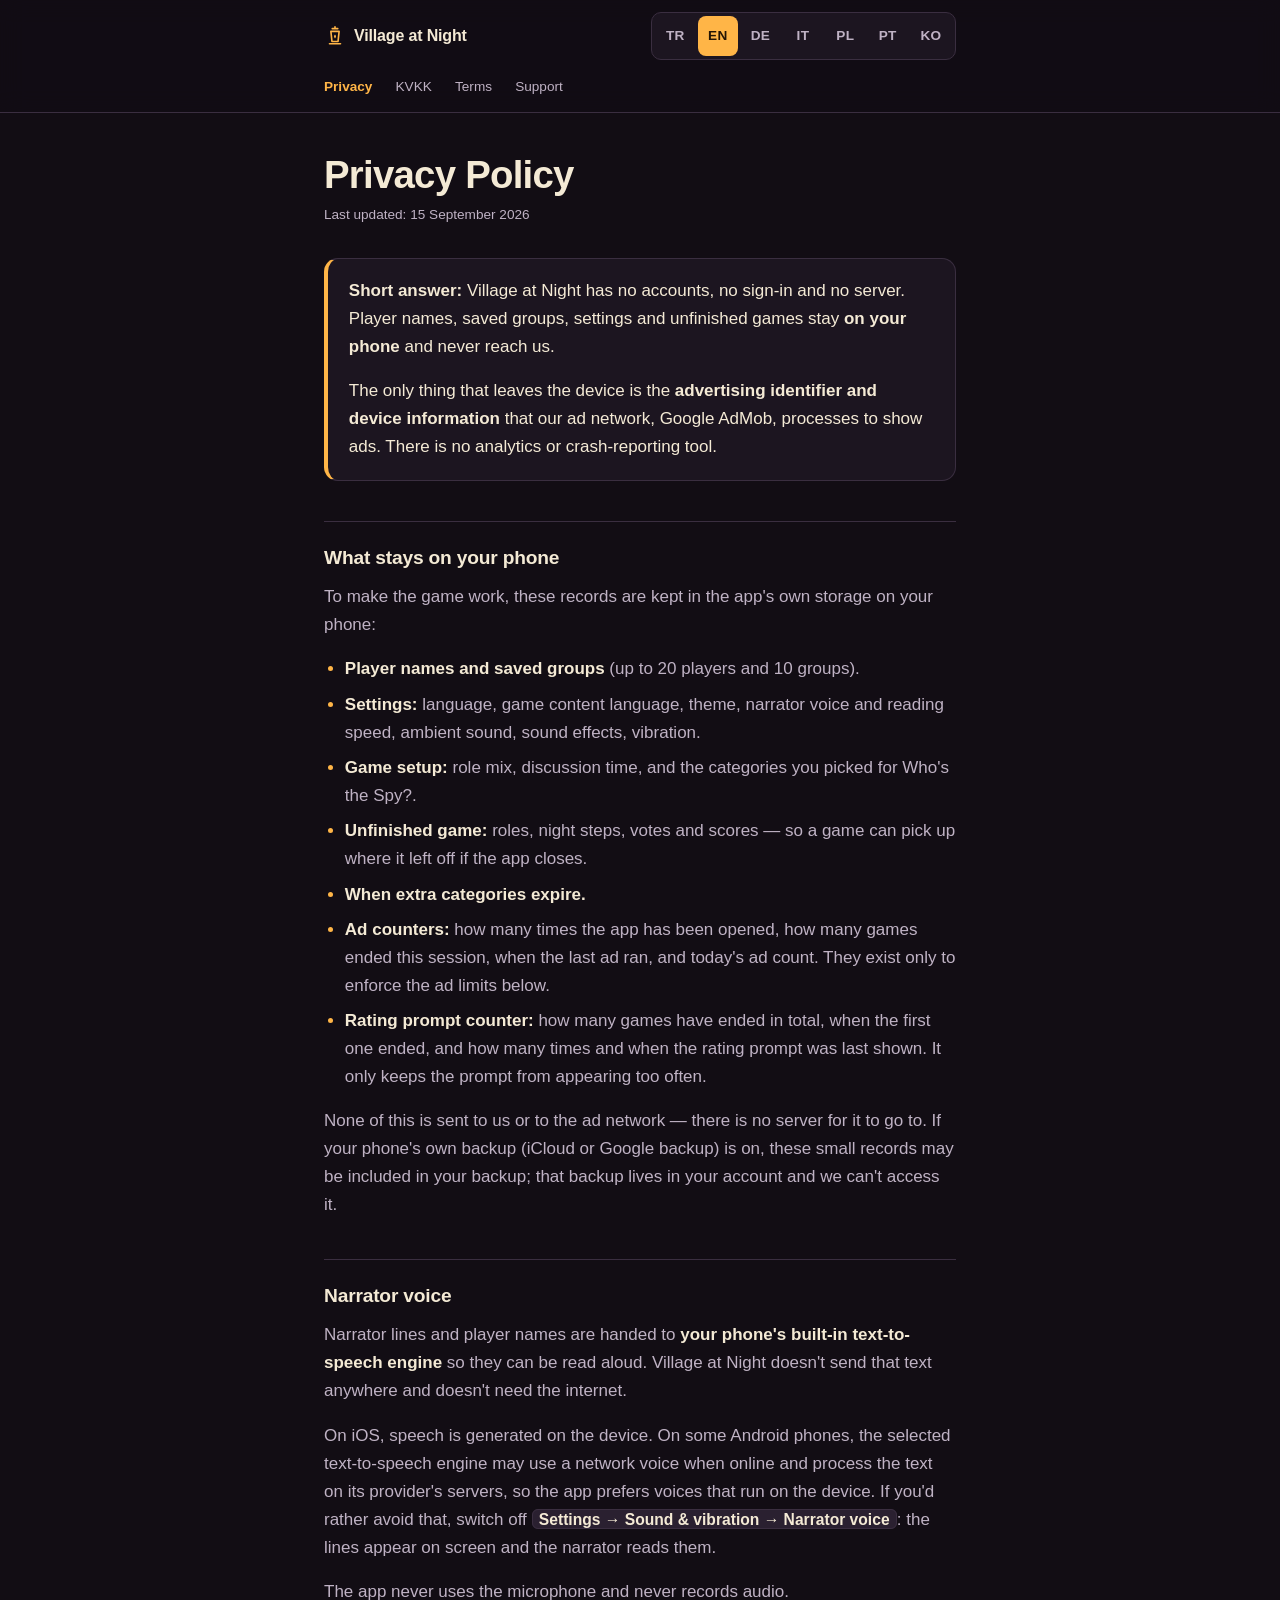
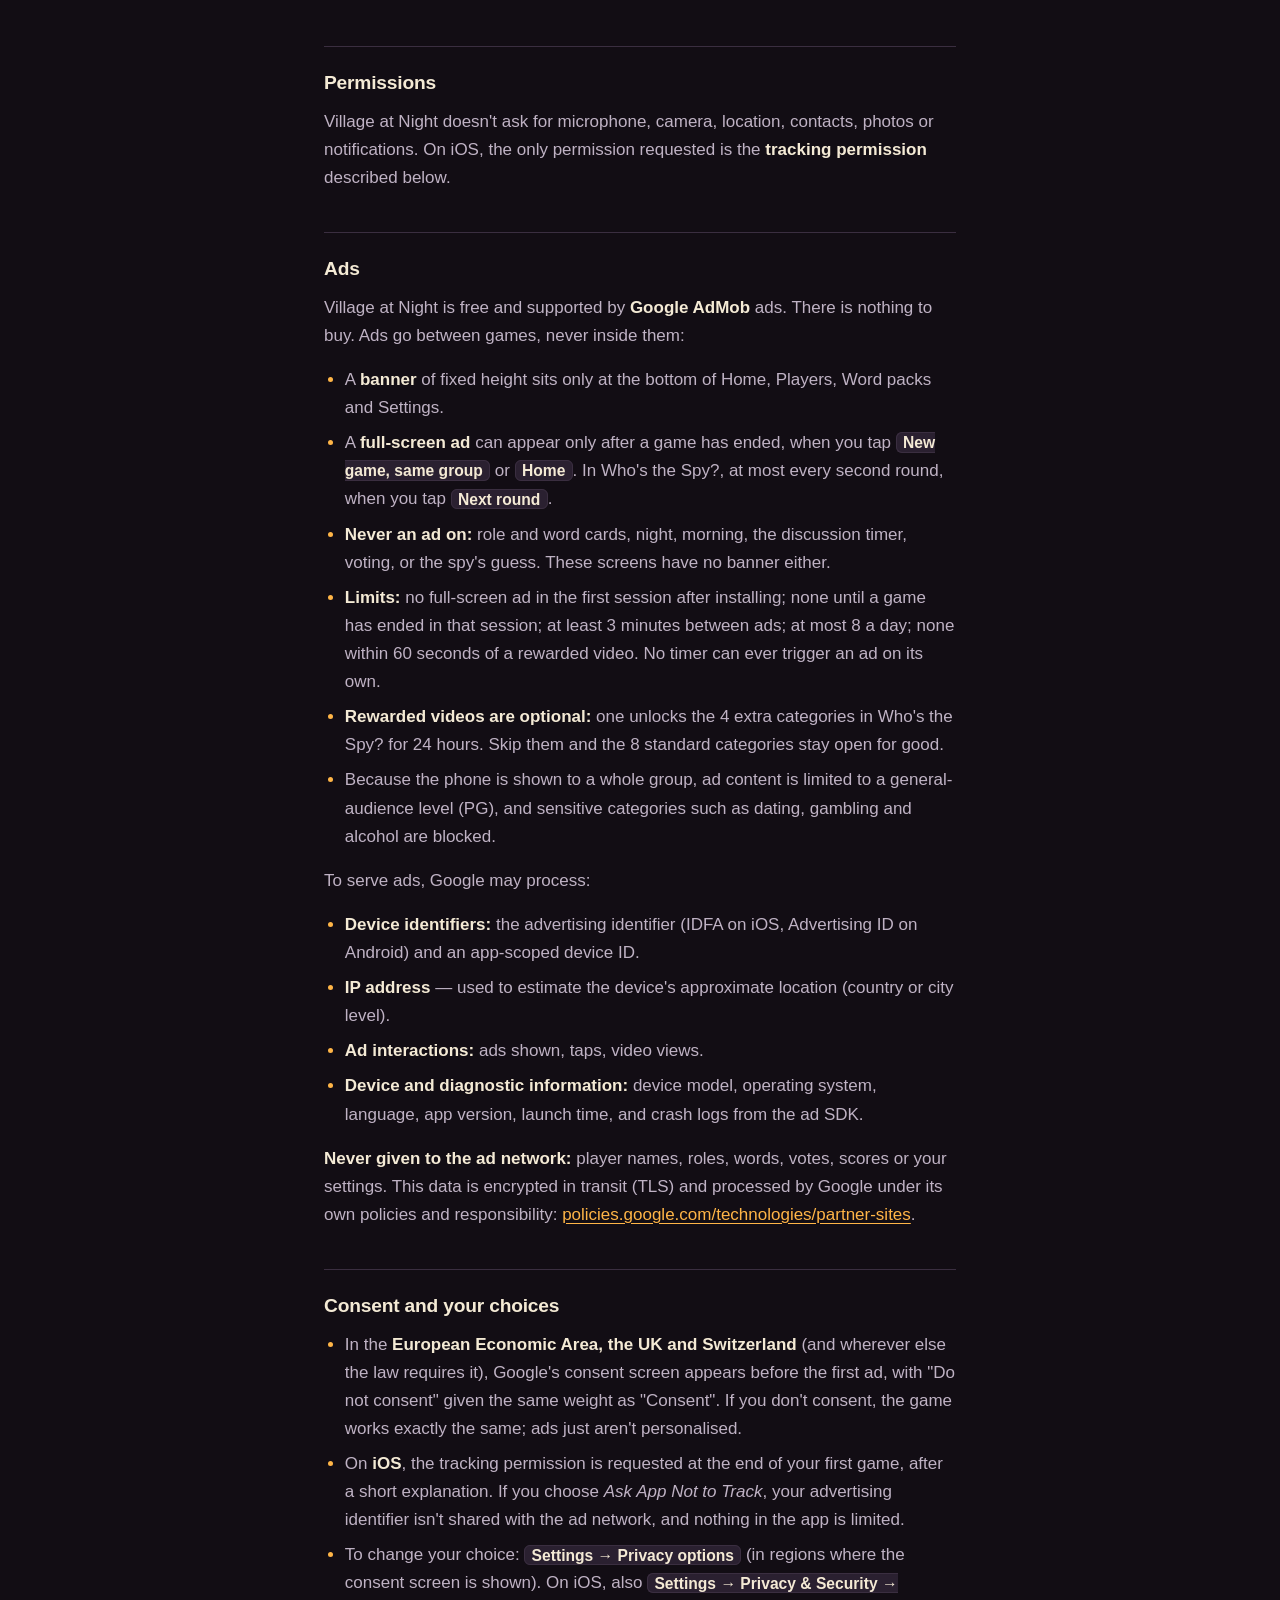
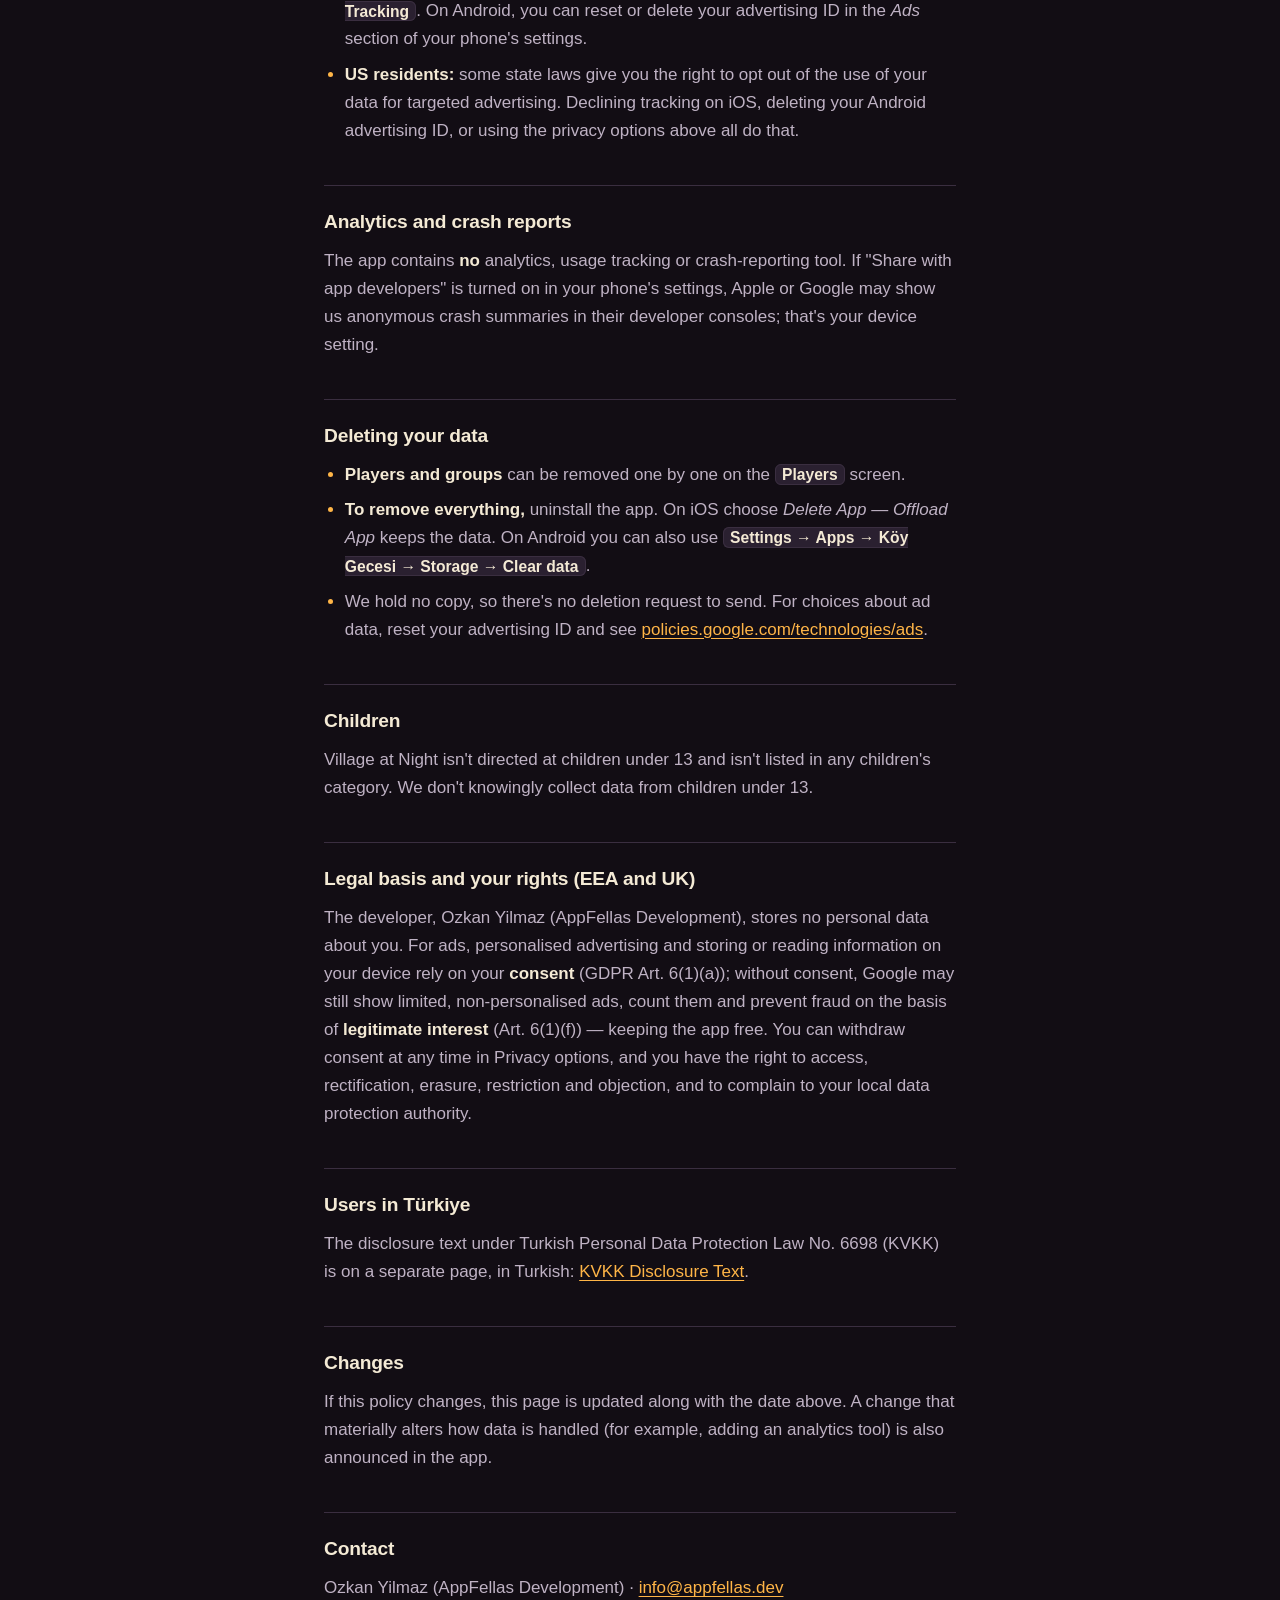
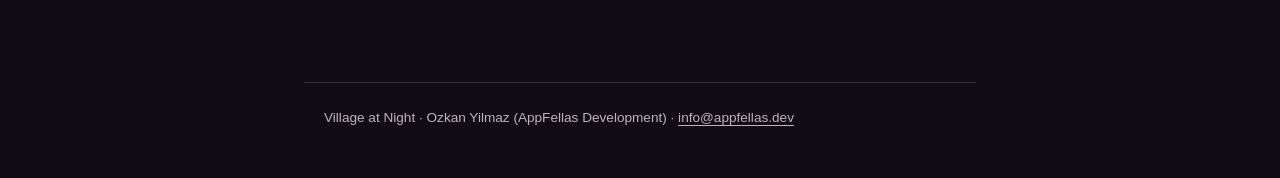
==== privacy.html @ a3544b37 "Yasal ve destek sayfaları (koygecesi 18767de, docs/yasal)" ====
<!doctype html>
<html lang="tr">
<head>
<meta charset="utf-8">
<meta name="viewport" content="width=device-width, initial-scale=1">
<title>Köy Gecesi — Gizlilik Politikası</title>
<meta name="description" content="Köy Gecesi gizlilik politikası: oyun verisi telefonda kalır; hesap ve sunucu yoktur; cihazdan yalnız reklam ağının işlediği reklam kimliği ve cihaz bilgisi çıkar.">
<meta name="color-scheme" content="dark">
<meta name="theme-color" content="#120D14">
<link rel="stylesheet" href="style.css">
</head>
<body data-title-tr="Köy Gecesi — Gizlilik Politikası" data-title-en="Village at Night — Privacy Policy" data-title-de="Dorfnacht — Datenschutzerklärung" data-title-it="Notte al Villaggio — Informativa sulla privacy" data-title-pl="Noc w Wiosce — Polityka prywatności" data-title-pt-br="Noite na Vila — Política de Privacidade" data-title-ko="마을의 밤 — 개인정보 처리방침">

<a class="atla" href="#icerik" data-serit="atla">İçeriğe geç</a>

<header>
  <div class="bar">
    <a class="brand" href="privacy.html"><svg viewBox="0 0 24 24" aria-hidden="true" fill="none" stroke="#FFB547" stroke-width="1.8" stroke-linecap="round" stroke-linejoin="round"><path d="M12 2v2M9 4h6M7.5 7h9l-1.2 11H8.7z"/><path d="M6 20.5h12"/><path d="M12 10.3c1.3 1.4 1.7 2.6 0 4.3-1.7-1.7-1.3-2.9 0-4.3z" fill="#FFB547" stroke="none"/></svg><span data-serit="marka">Köy Gecesi</span></a>
    <div class="lang" role="group" aria-label="Dil">
      <button type="button" data-set-lang="tr" lang="tr" aria-label="TR, Türkçe" aria-pressed="true">TR</button>
      <button type="button" data-set-lang="en" lang="en" aria-label="EN, English" aria-pressed="false">EN</button>
      <button type="button" data-set-lang="de" lang="de" aria-label="DE, Deutsch" aria-pressed="false">DE</button>
      <button type="button" data-set-lang="it" lang="it" aria-label="IT, Italiano" aria-pressed="false">IT</button>
      <button type="button" data-set-lang="pl" lang="pl" aria-label="PL, Polski" aria-pressed="false">PL</button>
      <button type="button" data-set-lang="pt-BR" lang="pt-BR" aria-label="PT, Português (Brasil)" aria-pressed="false">PT</button>
      <button type="button" data-set-lang="ko" lang="ko" aria-label="KO, 한국어" aria-pressed="false">KO</button>
    </div>
    <nav class="sayfalar">
      <a href="privacy.html" data-sayfa="privacy" aria-current="page"><span class="etiket">Gizlilik</span></a>
      <a href="kvkk.html" data-sayfa="kvkk"><span class="etiket">KVKK</span></a>
      <a href="terms.html" data-sayfa="terms"><span class="etiket">Koşullar</span></a>
      <a href="support.html" data-sayfa="support"><span class="etiket">Destek</span></a>
    </nav>
  </div>
</header>

<main id="icerik">

<!-- ═══════════════════════════ TÜRKÇE ═══════════════════════════ -->
<section data-lang="tr" lang="tr" class="active">
  <h1>Gizlilik Politikası</h1>
  <p class="updated">Son güncelleme: 15 Eylül 2026</p>

  <div class="ozet">
    <p><strong>Kısa cevap:</strong> Köy Gecesi hesap açmaz, giriş istemez ve bir
    sunucusu yoktur. Oyuncu adları, kayıtlı gruplar, ayarlar ve yarım kalan oyun
    <strong>yalnız telefonunda</strong> durur; bize hiç gelmez.</p>
    <p>Cihazdan çıkan tek şey, reklam ağının (Google AdMob) reklam göstermek için
    işlediği <strong>reklam kimliği ve cihaz bilgisidir</strong>. Kullanım ölçümü
    ya da çökme raporu gönderen bir araç yoktur.</p>
  </div>

  <h2>Telefonunda kalanlar</h2>
  <p>Oyunun çalışması için şu kayıtlar telefonun kendi uygulama deposunda tutulur:</p>
  <ul>
    <li><strong>Oyuncu adları ve kayıtlı gruplar</strong> (en fazla 20 oyuncu, 10 grup).</li>
    <li><strong>Ayarlar:</strong> dil, oyun içeriği dili, tema, anlatıcı sesi ve okuma
    hızı, ortam sesleri, efektler, titreşim.</li>
    <li><strong>Oyun kurulumu:</strong> rol dağılımı, tartışma süresi, Casus Kim'de
    seçtiğin kategoriler.</li>
    <li><strong>Yarım kalan oyun:</strong> roller, gece adımları, oylar ve puanlar —
    uygulama kapanırsa oyun kaldığı yerden sürsün diye.</li>
    <li><strong>Ekstra kategorilerin</strong> ne zamana kadar açık olduğu.</li>
    <li><strong>Reklam sayaçları:</strong> uygulamanın kaç kez açıldığı, bu açılışta
    kaç oyun bittiği, son reklamın saati, bugünkü reklam sayısı. Bunlar yalnız
    aşağıdaki reklam sınırlarını uygulamak içindir.</li>
    <li><strong>Puan isteme sayacı:</strong> toplam kaç oyun bittiği, ilk oyunun ne zaman bittiği,
    puan isteminin kaç kez ve en son ne zaman gösterildiği. Yalnız istemi sık göstermemek içindir.</li>
  </ul>
  <p>Bu kayıtlar bize ya da reklam ağına gönderilmez, çünkü gidebilecekleri bir
  sunucu yoktur. Telefonunun kendi yedeklemesi (iCloud ya da Google yedeği) açıksa
  bu küçük kayıtlar senin yedeğine girebilir; o yedek senin hesabındadır ve biz
  erişemeyiz.</p>

  <h2>Anlatıcı sesi</h2>
  <p>Anlatıcı cümleleri ve oyuncu adları, sesli okunmak için
  <strong>telefonunun kendi konuşma motoruna</strong> verilir. Köy Gecesi bu metni
  hiçbir yere göndermez ve internete ihtiyaç duymaz.</p>
  <p>iOS'ta okuma cihazın içinde yapılır. Bazı Android cihazlarda seçili metin
  okuma motoru, internet varken ağ tabanlı bir ses kullanıp metni kendi
  sağlayıcısının sunucusunda işleyebilir; uygulama bu yüzden cihazda çalışan
  sesleri öne alır. İstemezsen <span class="yol">Ayarlar → Ses ve titreşim →
  Anlatıcı sesi</span> anahtarını kapat: satırlar ekranda görünür, anlatıcı
  kendisi okur.</p>
  <p>Uygulama mikrofonu kullanmaz ve ses kaydetmez.</p>

  <h2>İzinler</h2>
  <p>Köy Gecesi mikrofon, kamera, konum, kişiler, fotoğraflar ya da bildirim izni
  istemez. iOS'ta istenen tek izin, aşağıda anlatılan <strong>izleme iznidir</strong>.</p>

  <h2>Reklamlar</h2>
  <p>Köy Gecesi ücretsizdir ve <strong>Google AdMob</strong> reklamlarıyla ayakta
  durur. Satın alınacak hiçbir şey yoktur. Reklamın yeri oyunların arasıdır,
  içi değil:</p>
  <ul>
    <li><strong>Şerit reklam</strong> yalnız Ana sayfa, Oyuncular, Kelime paketleri
    ve Ayarlar ekranlarının altında, sabit yükseklikte durur.</li>
    <li><strong>Tam ekran reklam</strong> yalnız bir oyun bittikten sonra,
    <span class="yol">Aynı grupla yeni oyun</span> ya da <span class="yol">Ana
    sayfa</span> düğmesine dokunduğunda çıkabilir. Casus Kim'de en erken iki turda
    bir, <span class="yol">Sonraki tur</span> dokunuşunda.</li>
    <li><strong>Asla reklam yok:</strong> rol ve kelime kartı, gece, sabah,
    tartışma sayacı, oylama, casus tahmini. Bu ekranlarda şerit de yoktur.</li>
    <li><strong>Sınırlar:</strong> uygulamayı ilk açtığın oturumda tam ekran reklam
    çıkmaz; o oturumda bir oyun bitmeden çıkmaz; iki reklam arasında en az
    3 dakika olur; günde en fazla 8 kez; ödüllü video izledikten sonraki 60 saniye
    içinde çıkmaz. Hiçbir zamanlayıcı reklamı kendiliğinden açamaz.</li>
    <li><strong>Ödüllü video isteğe bağlıdır:</strong> Casus Kim'deki 4 ekstra
    kategoriyi 24 saat açar. İzlemezsen 8 kategori her zaman açık kalır.</li>
    <li>Grup önünde uygunsuz bir şey çıkmasın diye reklam içeriği genel izleyiciye
    uygun düzeyle (PG) sınırlanır; flört, şans oyunları ve alkol gibi hassas
    kategoriler engellenir.</li>
  </ul>
  <p>Reklam göstermek için Google şunları işleyebilir:</p>
  <ul>
    <li><strong>Cihaz kimlikleri:</strong> reklam kimliği (iOS'ta IDFA, Android'de
    Reklam Kimliği) ve uygulamaya özgü cihaz kimliği.</li>
    <li><strong>IP adresi</strong> — cihazın yaklaşık konumunu (ülke, şehir düzeyi)
    tahmin etmek için.</li>
    <li><strong>Reklam etkileşimleri:</strong> gösterilen reklamlar, dokunmalar,
    video izlemeleri.</li>
    <li><strong>Cihaz ve tanılama bilgisi:</strong> cihaz modeli, işletim sistemi,
    dil, uygulama sürümü, açılış süresi, reklam aracının çökme kayıtları.</li>
  </ul>
  <p><strong>Reklam ağına verilmeyenler:</strong> oyuncu adları, roller, kelimeler,
  oylar, puanlar, ayarların. Bu veriler iletim sırasında şifrelenir (TLS) ve Google
  tarafından kendi politikaları kapsamında, kendi sorumluluğunda işlenir:
  <a href="https://policies.google.com/technologies/partner-sites" rel="noopener">policies.google.com/technologies/partner-sites</a>.</p>

  <h2>Rıza ve seçimlerin</h2>
  <ul>
    <li><strong>Avrupa Ekonomik Alanı, Birleşik Krallık ve İsviçre</strong>'de (ve
    yasanın gerektirdiği diğer yerlerde) ilk reklamdan önce Google'ın rıza ekranı
    çıkar; "Rıza verme" seçeneği "Rıza ver" ile aynı düzeydedir. Rıza vermezsen oyun
    aynen çalışır, reklamlar kişiselleştirilmez.</li>
    <li><strong>iOS</strong>'ta izleme izni, ilk oyunun sonunda kısa bir açıklamayla
    sorulur. <em>İzin Verme</em> dersen reklam kimliğin reklam ağına verilmez; hiçbir
    özellik kısıtlanmaz.</li>
    <li>Seçimini değiştirmek için: <span class="yol">Ayarlar → Gizlilik
    seçenekleri</span> (rıza ekranının gösterildiği bölgelerde). iOS'ta ayrıca
    <span class="yol">Ayarlar → Gizlilik ve Güvenlik → İzleme</span>. Android'de
    telefon ayarlarındaki <em>Reklamlar</em> bölümünden reklam kimliğini sıfırlayabilir
    ya da silebilirsin.</li>
  </ul>

  <h2>Kullanım ölçümü ve çökme raporları</h2>
  <p>Uygulamada kullanım ölçümü, analitik ya da çökme raporu gönderen bir araç
  <strong>yoktur</strong>. Telefonunda "geliştiricilerle paylaş" ayarı açıksa Apple
  veya Google, kimlik içermeyen çökme özetlerini mağaza panelinde bize gösterebilir;
  bu senin cihaz ayarındır.</p>

  <h2>Verini silmek</h2>
  <ul>
    <li><strong>Oyuncu ve grupları</strong> <span class="yol">Oyuncular</span>
    ekranından tek tek silebilirsin.</li>
    <li><strong>Hepsini silmek için</strong> uygulamayı kaldır. iOS'ta
    <em>Uygulamayı Sil</em>'i seç; <em>Uygulamayı Boşalt</em> verileri saklar.
    Android'de ayrıca <span class="yol">Ayarlar → Uygulamalar → Köy Gecesi → Depolama
    → Verileri temizle</span>.</li>
    <li>Bizde bir kopya olmadığı için ayrıca silme talebi göndermene gerek yoktur.
    Reklam ağındaki verilerle ilgili seçimlerin için reklam kimliğini sıfırlayabilir
    ve <a href="https://policies.google.com/technologies/ads" rel="noopener">policies.google.com/technologies/ads</a>
    sayfasına bakabilirsin.</li>
  </ul>

  <h2>Çocuklar</h2>
  <p>Köy Gecesi 13 yaşından küçük çocuklara yönelik değildir ve mağazalarda çocuk
  kategorisinde yer almaz. Bilerek 13 yaş altındaki çocuklardan veri toplamayız.</p>

  <h2>Türkiye'de yaşayanlar</h2>
  <p>6698 sayılı Kişisel Verilerin Korunması Kanunu kapsamındaki aydınlatma metni ve
  haklarını nasıl kullanacağın ayrı bir sayfadadır:
  <a href="kvkk.html">KVKK Aydınlatma Metni</a>.</p>

  <h2>Değişiklikler</h2>
  <p>Bu politika değişirse bu sayfa güncellenir ve üstteki tarih değişir. Veri
  işleme biçimini esaslı olarak değiştiren bir güncelleme (ör. yeni bir ölçüm aracı)
  uygulama içinde de duyurulur.</p>

  <h2>İletişim</h2>
  <p>Özkan Yılmaz (AppFellas Development) ·
  <a href="mailto:info@appfellas.dev">info@appfellas.dev</a></p>
</section>

<!-- ═══════════════════════════ ENGLISH ═══════════════════════════ -->
<section data-lang="en" lang="en">
  <h1>Privacy Policy</h1>
  <p class="updated">Last updated: 15 September 2026</p>

  <div class="ozet">
    <p><strong>Short answer:</strong> Village at Night has no accounts, no sign-in and
    no server. Player names, saved groups, settings and unfinished games stay
    <strong>on your phone</strong> and never reach us.</p>
    <p>The only thing that leaves the device is the <strong>advertising identifier
    and device information</strong> that our ad network, Google AdMob, processes to
    show ads. There is no analytics or crash-reporting tool.</p>
  </div>

  <h2>What stays on your phone</h2>
  <p>To make the game work, these records are kept in the app's own storage on your
  phone:</p>
  <ul>
    <li><strong>Player names and saved groups</strong> (up to 20 players and 10 groups).</li>
    <li><strong>Settings:</strong> language, game content language, theme, narrator
    voice and reading speed, ambient sound, sound effects, vibration.</li>
    <li><strong>Game setup:</strong> role mix, discussion time, and the categories you
    picked for Who's the Spy?.</li>
    <li><strong>Unfinished game:</strong> roles, night steps, votes and scores — so a
    game can pick up where it left off if the app closes.</li>
    <li><strong>When extra categories expire.</strong></li>
    <li><strong>Ad counters:</strong> how many times the app has been opened, how many
    games ended this session, when the last ad ran, and today's ad count. They exist
    only to enforce the ad limits below.</li>
    <li><strong>Rating prompt counter:</strong> how many games have ended in total, when the first one
    ended, and how many times and when the rating prompt was last shown. It only keeps the prompt from
    appearing too often.</li>
  </ul>
  <p>None of this is sent to us or to the ad network — there is no server for it to
  go to. If your phone's own backup (iCloud or Google backup) is on, these small
  records may be included in your backup; that backup lives in your account and we
  can't access it.</p>

  <h2>Narrator voice</h2>
  <p>Narrator lines and player names are handed to <strong>your phone's built-in
  text-to-speech engine</strong> so they can be read aloud. Village at Night doesn't
  send that text anywhere and doesn't need the internet.</p>
  <p>On iOS, speech is generated on the device. On some Android phones, the selected
  text-to-speech engine may use a network voice when online and process the text on
  its provider's servers, so the app prefers voices that run on the device. If you'd
  rather avoid that, switch off <span class="yol">Settings → Sound &amp; vibration →
  Narrator voice</span>: the lines appear on screen and the narrator reads them.</p>
  <p>The app never uses the microphone and never records audio.</p>

  <h2>Permissions</h2>
  <p>Village at Night doesn't ask for microphone, camera, location, contacts, photos or
  notifications. On iOS, the only permission requested is the <strong>tracking
  permission</strong> described below.</p>

  <h2>Ads</h2>
  <p>Village at Night is free and supported by <strong>Google AdMob</strong> ads. There is
  nothing to buy. Ads go between games, never inside them:</p>
  <ul>
    <li>A <strong>banner</strong> of fixed height sits only at the bottom of Home,
    Players, Word packs and Settings.</li>
    <li>A <strong>full-screen ad</strong> can appear only after a game has ended, when
    you tap <span class="yol">New game, same group</span> or <span class="yol">Home</span>.
    In Who's the Spy?, at most every second round, when you tap
    <span class="yol">Next round</span>.</li>
    <li><strong>Never an ad on:</strong> role and word cards, night, morning, the
    discussion timer, voting, or the spy's guess. These screens have no banner
    either.</li>
    <li><strong>Limits:</strong> no full-screen ad in the first session after
    installing; none until a game has ended in that session; at least 3 minutes
    between ads; at most 8 a day; none within 60 seconds of a rewarded video. No timer
    can ever trigger an ad on its own.</li>
    <li><strong>Rewarded videos are optional:</strong> one unlocks the 4 extra
    categories in Who's the Spy? for 24 hours. Skip them and the 8 standard categories
    stay open for good.</li>
    <li>Because the phone is shown to a whole group, ad content is limited to a
    general-audience level (PG), and sensitive categories such as dating, gambling and
    alcohol are blocked.</li>
  </ul>
  <p>To serve ads, Google may process:</p>
  <ul>
    <li><strong>Device identifiers:</strong> the advertising identifier (IDFA on iOS,
    Advertising ID on Android) and an app-scoped device ID.</li>
    <li><strong>IP address</strong> — used to estimate the device's approximate
    location (country or city level).</li>
    <li><strong>Ad interactions:</strong> ads shown, taps, video views.</li>
    <li><strong>Device and diagnostic information:</strong> device model, operating
    system, language, app version, launch time, and crash logs from the ad SDK.</li>
  </ul>
  <p><strong>Never given to the ad network:</strong> player names, roles, words,
  votes, scores or your settings. This data is encrypted in transit (TLS) and
  processed by Google under its own policies and responsibility:
  <a href="https://policies.google.com/technologies/partner-sites" rel="noopener">policies.google.com/technologies/partner-sites</a>.</p>

  <h2>Consent and your choices</h2>
  <ul>
    <li>In the <strong>European Economic Area, the UK and Switzerland</strong> (and
    wherever else the law requires it), Google's consent screen appears before the
    first ad, with "Do not consent" given the same weight as "Consent". If you don't
    consent, the game works exactly the same; ads just aren't personalised.</li>
    <li>On <strong>iOS</strong>, the tracking permission is requested at the end of
    your first game, after a short explanation. If you choose <em>Ask App Not to
    Track</em>, your advertising identifier isn't shared with the ad network, and
    nothing in the app is limited.</li>
    <li>To change your choice: <span class="yol">Settings → Privacy options</span>
    (in regions where the consent screen is shown). On iOS, also
    <span class="yol">Settings → Privacy &amp; Security → Tracking</span>. On Android,
    you can reset or delete your advertising ID in the <em>Ads</em> section of your
    phone's settings.</li>
    <li><strong>US residents:</strong> some state laws give you the right to opt out
    of the use of your data for targeted advertising. Declining tracking on iOS,
    deleting your Android advertising ID, or using the privacy options above all do
    that.</li>
  </ul>

  <h2>Analytics and crash reports</h2>
  <p>The app contains <strong>no</strong> analytics, usage tracking or
  crash-reporting tool. If "Share with app developers" is turned on in your phone's
  settings, Apple or Google may show us anonymous crash summaries in their developer
  consoles; that's your device setting.</p>

  <h2>Deleting your data</h2>
  <ul>
    <li><strong>Players and groups</strong> can be removed one by one on the
    <span class="yol">Players</span> screen.</li>
    <li><strong>To remove everything,</strong> uninstall the app. On iOS choose
    <em>Delete App</em> — <em>Offload App</em> keeps the data. On Android you can also
    use <span class="yol">Settings → Apps → Köy Gecesi → Storage → Clear data</span>.</li>
    <li>We hold no copy, so there's no deletion request to send. For choices about
    ad data, reset your advertising ID and see
    <a href="https://policies.google.com/technologies/ads" rel="noopener">policies.google.com/technologies/ads</a>.</li>
  </ul>

  <h2>Children</h2>
  <p>Village at Night isn't directed at children under 13 and isn't listed in any
  children's category. We don't knowingly collect data from children under 13.</p>

  <h2>Legal basis and your rights (EEA and UK)</h2>
  <p>The developer, Ozkan Yilmaz (AppFellas Development), stores no personal
  data about you. For ads, personalised advertising and storing or reading
  information on your device rely on your <strong>consent</strong> (GDPR Art.
  6(1)(a)); without consent, Google may still show limited, non-personalised ads,
  count them and prevent fraud on the basis of <strong>legitimate interest</strong>
  (Art. 6(1)(f)) — keeping the app free. You can withdraw consent at any time in
  Privacy options, and you have the right to access, rectification, erasure,
  restriction and objection, and to complain to your local data protection
  authority.</p>

  <h2>Users in Türkiye</h2>
  <p>The disclosure text under Turkish Personal Data Protection Law No. 6698 (KVKK) is
  on a separate page, in Turkish: <a href="kvkk.html">KVKK Disclosure Text</a>.</p>

  <h2>Changes</h2>
  <p>If this policy changes, this page is updated along with the date above. A change
  that materially alters how data is handled (for example, adding an analytics tool)
  is also announced in the app.</p>

  <h2>Contact</h2>
  <p>Ozkan Yilmaz (AppFellas Development) ·
  <a href="mailto:info@appfellas.dev">info@appfellas.dev</a></p>
</section>

<!-- ═══════════════════════════ DEUTSCH ═══════════════════════════ -->
<section data-lang="de" lang="de">
  <h1>Datenschutzerklärung</h1>
  <p class="updated">Stand: 15. September 2026</p>

  <div class="ozet">
    <p><strong>Kurz gesagt:</strong> Dorfnacht hat keine Konten, keine Anmeldung und
    keinen Server. Spielernamen, gespeicherte Gruppen, Einstellungen und unterbrochene
    Spiele bleiben <strong>auf deinem Handy</strong> und landen nie bei uns.</p>
    <p>Das Einzige, was das Gerät verlässt, sind <strong>Werbe-ID und
    Geräteinformationen</strong>, die unser Werbenetzwerk Google AdMob verarbeitet, um
    Anzeigen auszuspielen. Es gibt kein Analyse- oder Absturzbericht-Tool.</p>
  </div>

  <h2>Was auf deinem Handy bleibt</h2>
  <p>Damit das Spiel funktioniert, speichert die App Folgendes in ihrem eigenen
  Speicher auf deinem Gerät:</p>
  <ul>
    <li><strong>Spielernamen und gespeicherte Gruppen</strong> (bis zu 20 Spieler und
    10 Gruppen).</li>
    <li><strong>Einstellungen:</strong> Sprache, Sprache der Inhalte, Thema,
    Erzählstimme und Lesetempo, Umgebungsgeräusche, Soundeffekte, Vibration.</li>
    <li><strong>Spiel-Setup:</strong> Rollenverteilung, Diskussionszeit und die
    Kategorien, die du bei „Wer ist der Spion?“ gewählt hast.</li>
    <li><strong>Unterbrochenes Spiel:</strong> Rollen, Nachtschritte, Stimmen und
    Punkte – damit es nach dem Schließen der App genau dort weitergeht.</li>
    <li><strong>Bis wann Extra-Kategorien freigeschaltet sind.</strong></li>
    <li><strong>Werbezähler:</strong> wie oft die App geöffnet wurde, wie viele Spiele
    in dieser Sitzung beendet wurden, wann die letzte Anzeige lief und wie viele es
    heute waren. Sie dienen nur dazu, die unten beschriebenen Werbegrenzen
    einzuhalten.</li>
    <li><strong>Bewertungszähler:</strong> wie viele Spiele insgesamt beendet wurden, wann das erste endete
    und wie oft und wann zuletzt um eine Bewertung gebeten wurde. Er sorgt nur dafür, dass die Bitte nicht zu
    oft erscheint.</li>
  </ul>
  <p>Nichts davon wird an uns oder an das Werbenetzwerk gesendet – es gibt keinen
  Server dafür. Ist die Datensicherung deines Handys (iCloud- oder Google-Backup)
  aktiv, können diese kleinen Daten darin enthalten sein; das Backup liegt in deinem
  Konto, und wir haben keinen Zugriff darauf.</p>

  <h2>Erzählstimme</h2>
  <p>Erzähltexte und Spielernamen werden zum Vorlesen an die <strong>Sprachausgabe
  deines Handys</strong> übergeben. Dorfnacht schickt diese Texte nirgendwohin und
  braucht dafür kein Internet.</p>
  <p>Unter iOS entsteht die Sprachausgabe auf dem Gerät. Auf manchen Android-Geräten
  kann die gewählte Sprachausgabe bei bestehender Verbindung eine Online-Stimme nutzen
  und den Text auf Servern ihres Anbieters verarbeiten; die App bevorzugt deshalb
  Stimmen, die auf dem Gerät laufen. Wenn du das nicht möchtest, schalte
  <span class="yol">Einstellungen → Ton und Vibration → Erzählstimme</span> aus: Die
  Texte erscheinen dann auf dem Bildschirm, und die Spielleitung liest selbst vor.</p>
  <p>Die App nutzt das Mikrofon nicht und nimmt nichts auf.</p>

  <h2>Berechtigungen</h2>
  <p>Dorfnacht fragt nicht nach Mikrofon, Kamera, Standort, Kontakten, Fotos oder
  Mitteilungen. Unter iOS gibt es nur eine Anfrage: die unten beschriebene
  <strong>Tracking-Erlaubnis</strong>.</p>

  <h2>Werbung</h2>
  <p>Dorfnacht ist kostenlos und finanziert sich über <strong>Google AdMob</strong>.
  Es gibt nichts zu kaufen. Werbung kommt zwischen die Spiele, nie mitten hinein:</p>
  <ul>
    <li>Ein <strong>Banner</strong> mit fester Höhe erscheint nur unten auf Startseite,
    Spieler, Wortpakete und Einstellungen.</li>
    <li><strong>Vollbildwerbung</strong> kann nur nach einem beendeten Spiel kommen,
    wenn du auf <span class="yol">Neues Spiel, gleiche Gruppe</span> oder
    <span class="yol">Startseite</span> tippst. Bei „Wer ist der Spion?“ höchstens
    jede zweite Runde, beim Tippen auf <span class="yol">Nächste Runde</span>.</li>
    <li><strong>Nie Werbung bei:</strong> Rollen- und Wortkarten, Nacht, Morgen,
    Diskussions-Timer, Abstimmung und dem Tipp des Spions. Dort gibt es auch kein
    Banner.</li>
    <li><strong>Grenzen:</strong> In der ersten Sitzung nach der Installation gibt es
    keine Vollbildwerbung; in jeder Sitzung erst, wenn ein Spiel beendet ist;
    mindestens 3 Minuten Abstand; höchstens 8 pro Tag; keine innerhalb von 60 Sekunden
    nach einem Belohnungsvideo. Kein Timer kann von sich aus Werbung auslösen.</li>
    <li><strong>Belohnungsvideos sind freiwillig:</strong> Eines schaltet die 4
    Extra-Kategorien bei „Wer ist der Spion?“ für 24 Stunden frei. Ohne Video bleiben
    die 8 Standardkategorien immer offen.</li>
    <li>Weil das Handy vor der ganzen Gruppe liegt, ist der Werbeinhalt auf ein
    allgemeines Publikum (PG) begrenzt; sensible Kategorien wie Dating, Glücksspiel und
    Alkohol sind gesperrt.</li>
  </ul>
  <p>Um Anzeigen auszuspielen, kann Google Folgendes verarbeiten:</p>
  <ul>
    <li><strong>Gerätekennungen:</strong> die Werbe-ID (IDFA unter iOS,
    Werbe-ID unter Android) und eine app-bezogene Geräte-ID.</li>
    <li><strong>IP-Adresse</strong> – um den ungefähren Standort (Land oder Stadt) zu
    schätzen.</li>
    <li><strong>Interaktionen mit Werbung:</strong> gezeigte Anzeigen, Tippen,
    Videoaufrufe.</li>
    <li><strong>Geräte- und Diagnosedaten:</strong> Gerätemodell, Betriebssystem,
    Sprache, App-Version, Startzeit und Absturzprotokolle des Werbe-SDK.</li>
  </ul>
  <p><strong>Nie an das Werbenetzwerk:</strong> Spielernamen, Rollen, Wörter, Stimmen,
  Punkte oder deine Einstellungen. Die Übertragung ist verschlüsselt (TLS); Google
  verarbeitet die Daten nach eigenen Richtlinien und in eigener Verantwortung:
  <a href="https://policies.google.com/technologies/partner-sites?hl=de" rel="noopener">policies.google.com/technologies/partner-sites</a>.</p>

  <h2>Einwilligung und deine Wahl</h2>
  <ul>
    <li>Im <strong>EWR, im Vereinigten Königreich und in der Schweiz</strong> (und
    überall, wo das Gesetz es verlangt) erscheint vor der ersten Anzeige Googles
    Einwilligungsdialog; „Nicht einwilligen“ ist dort genauso gut erreichbar wie
    „Einwilligen“. Willigst du nicht ein, läuft das Spiel genauso – die Werbung ist
    dann nur nicht personalisiert.</li>
    <li>Unter <strong>iOS</strong> wird die Tracking-Erlaubnis am Ende deines ersten
    Spiels nach einer kurzen Erklärung abgefragt. Tippst du auf <em>App bitten, kein
    Tracking durchzuführen</em>, wird deine Werbe-ID nicht weitergegeben, und nichts in
    der App wird eingeschränkt.</li>
    <li>Deine Wahl änderst du unter <span class="yol">Einstellungen →
    Datenschutzoptionen</span> (in Regionen mit Einwilligungsdialog). Unter iOS
    zusätzlich <span class="yol">Einstellungen → Datenschutz &amp; Sicherheit →
    Tracking</span>. Unter Android kannst du die Werbe-ID im Bereich <em>Anzeigen</em>
    der Geräteeinstellungen zurücksetzen oder löschen.</li>
  </ul>

  <h2>Analyse und Absturzberichte</h2>
  <p>Die App enthält <strong>kein</strong> Analyse-, Nutzungsmessungs- oder
  Absturzbericht-Tool. Ist in deinen Geräteeinstellungen „Mit App-Entwicklern teilen“
  aktiv, können Apple oder Google uns anonyme Absturzübersichten in ihren
  Entwicklerkonsolen anzeigen; das ist eine Einstellung deines Geräts.</p>

  <h2>Daten löschen</h2>
  <ul>
    <li><strong>Spieler und Gruppen</strong> löschst du einzeln auf dem Bildschirm
    <span class="yol">Spieler</span>.</li>
    <li><strong>Alles auf einmal:</strong> Deinstalliere die App. Unter iOS
    <em>App löschen</em> wählen – <em>App auslagern</em> behält die Daten. Unter Android
    geht auch <span class="yol">Einstellungen → Apps → Köy Gecesi → Speicher → Daten
    löschen</span>.</li>
    <li>Wir haben keine Kopie, also musst du uns keine Löschanfrage schicken. Für
    Werbedaten kannst du deine Werbe-ID zurücksetzen; mehr unter
    <a href="https://policies.google.com/technologies/ads?hl=de" rel="noopener">policies.google.com/technologies/ads</a>.</li>
  </ul>

  <h2>Kinder</h2>
  <p>Dorfnacht richtet sich nicht an Kinder unter 13 Jahren und ist in keiner
  Kinderkategorie gelistet. Wir erheben wissentlich keine Daten von Kindern unter
  13 Jahren.</p>

  <h2>Rechtsgrundlagen und deine Rechte (DSGVO)</h2>
  <p>Wir als Entwickler (Ozkan Yilmaz (AppFellas Development)) speichern keine
  personenbezogenen Daten über dich. Für die Werbung gilt: Personalisierte Anzeigen
  sowie das Speichern und Auslesen von Informationen auf deinem Gerät beruhen auf
  deiner <strong>Einwilligung</strong> (Art. 6 Abs. 1 lit. a DSGVO, § 25 TDDDG). Ohne
  Einwilligung kann Google eingeschränkte, nicht personalisierte Anzeigen ausspielen,
  zählen und Missbrauch verhindern – auf Grundlage des <strong>berechtigten
  Interesses</strong> (Art. 6 Abs. 1 lit. f DSGVO), die App kostenlos anzubieten.</p>
  <p>Du kannst deine Einwilligung jederzeit in den Datenschutzoptionen widerrufen. Du
  hast das Recht auf Auskunft, Berichtigung, Löschung, Einschränkung der Verarbeitung,
  Datenübertragbarkeit und Widerspruch sowie das Recht, dich bei einer
  Datenschutzaufsichtsbehörde zu beschweren, zum Beispiel bei der Behörde deines
  Bundeslandes.</p>

  <h2>Änderungen</h2>
  <p>Ändert sich diese Erklärung, wird diese Seite samt Datum oben aktualisiert.
  Wesentliche Änderungen am Umgang mit Daten (etwa ein neues Analyse-Tool) kündigen
  wir zusätzlich in der App an.</p>

  <h2>Kontakt</h2>
  <p>Ozkan Yilmaz (AppFellas Development) ·
  <a href="mailto:info@appfellas.dev">info@appfellas.dev</a></p>
</section>

<!-- ═══════════════════════════ ITALIANO ═══════════════════════════ -->
<section data-lang="it" lang="it">
  <h1>Informativa sulla privacy</h1>
  <p class="updated">Ultimo aggiornamento: 15 settembre 2026</p>

  <div class="ozet">
    <p><strong>In breve:</strong> Notte al Villaggio non ha account, non chiede di
    accedere e non ha un server. Nomi dei giocatori, gruppi salvati, impostazioni e
    partite in sospeso restano <strong>sul tuo telefono</strong> e non arrivano mai
    a noi.</p>
    <p>L'unica cosa che esce dal dispositivo sono <strong>l'identificativo
    pubblicitario e le informazioni sul dispositivo</strong> che la nostra rete
    pubblicitaria, Google AdMob, usa per mostrare gli annunci. Non ci sono strumenti di
    analisi né di segnalazione degli arresti anomali.</p>
  </div>

  <h2>Cosa resta sul tuo telefono</h2>
  <p>Per far funzionare il gioco, l'app salva nella propria memoria sul dispositivo:</p>
  <ul>
    <li><strong>Nomi dei giocatori e gruppi salvati</strong> (fino a 20 giocatori e
    10 gruppi).</li>
    <li><strong>Impostazioni:</strong> lingua, lingua dei contenuti di gioco, tema,
    voce narrante e velocità di lettura, suoni d'ambiente, effetti sonori,
    vibrazione.</li>
    <li><strong>Preparazione della partita:</strong> distribuzione dei ruoli, durata
    della discussione e categorie scelte per «Chi è la spia?».</li>
    <li><strong>Partita in sospeso:</strong> ruoli, fasi della notte, voti e punteggi,
    così la partita riprende da dove si era fermata se l'app si chiude.</li>
    <li><strong>Fino a quando restano sbloccate le categorie extra.</strong></li>
    <li><strong>Contatori degli annunci:</strong> quante volte è stata aperta l'app,
    quante partite sono finite in questa sessione, quando è comparso l'ultimo annuncio e
    quanti ne sono stati mostrati oggi. Servono solo a rispettare i limiti descritti
    più sotto.</li>
    <li><strong>Contatore delle richieste di valutazione:</strong> quante partite sono finite in tutto,
    quando è finita la prima, quante volte e quando è stata mostrata l'ultima richiesta di valutazione. Serve
    solo a non mostrarla troppo spesso.</li>
  </ul>
  <p>Nulla di tutto questo viene inviato a noi o alla rete pubblicitaria: non esiste un
  server a cui mandarlo. Se il backup del telefono (iCloud o Google) è attivo, questi
  piccoli dati possono finire nel tuo backup; il backup è nel tuo account e noi non
  possiamo accedervi.</p>

  <h2>Voce narrante</h2>
  <p>Le frasi del narratore e i nomi dei giocatori vengono passati alla <strong>sintesi
  vocale del telefono</strong> per essere letti ad alta voce. Notte al Villaggio non
  invia questi testi da nessuna parte e non ha bisogno di internet.</p>
  <p>Su iOS la voce viene generata sul dispositivo. Su alcuni telefoni Android, il motore
  di sintesi vocale scelto può usare una voce online quando c'è connessione ed elaborare
  il testo sui server del suo fornitore; per questo l'app preferisce le voci che
  funzionano sul dispositivo. Se non vuoi, disattiva <span class="yol">Impostazioni →
  Suoni e vibrazione → Voce narrante</span>: le frasi compaiono sullo schermo e le legge
  il narratore.</p>
  <p>L'app non usa il microfono e non registra audio.</p>

  <h2>Autorizzazioni</h2>
  <p>Notte al Villaggio non chiede accesso a microfono, fotocamera, posizione, contatti,
  foto o notifiche. Su iOS l'unica richiesta è l'<strong>autorizzazione al
  tracciamento</strong> descritta qui sotto.</p>

  <h2>Pubblicità</h2>
  <p>Notte al Villaggio è gratuita e si sostiene con gli annunci di <strong>Google
  AdMob</strong>. Non c'è niente da comprare. Gli annunci stanno tra una partita e
  l'altra, mai in mezzo:</p>
  <ul>
    <li>Un <strong>banner</strong> ad altezza fissa compare solo in fondo a Home,
    Giocatori, Pacchetti di parole e Impostazioni.</li>
    <li>Un <strong>annuncio a schermo intero</strong> può comparire solo a partita
    finita, quando tocchi <span class="yol">Nuova partita, stesso gruppo</span> o
    <span class="yol">Home</span>. In «Chi è la spia?» al massimo ogni due round,
    quando tocchi <span class="yol">Round successivo</span>.</li>
    <li><strong>Mai annunci su:</strong> carte del ruolo e della parola, notte,
    mattina, timer della discussione, votazione e ipotesi della spia. In queste
    schermate non c'è nemmeno il banner.</li>
    <li><strong>Limiti:</strong> nessun annuncio a schermo intero nella prima sessione
    dopo l'installazione; in ogni sessione, non prima che sia finita una partita;
    almeno 3 minuti tra un annuncio e l'altro; al massimo 8 al giorno; nessuno nei
    60 secondi dopo un video con premio. Nessun timer può far partire un annuncio da
    solo.</li>
    <li><strong>I video con premio sono facoltativi:</strong> uno sblocca per 24 ore
    le 4 categorie extra di «Chi è la spia?». Se non lo guardi, le 8 categorie standard
    restano sempre disponibili.</li>
    <li>Visto che il telefono passa davanti a tutto il gruppo, i contenuti degli annunci
    sono limitati a un pubblico generale (PG) e le categorie sensibili come incontri,
    gioco d'azzardo e alcol sono bloccate.</li>
  </ul>
  <p>Per mostrare gli annunci, Google può trattare:</p>
  <ul>
    <li><strong>Identificativi del dispositivo:</strong> l'identificativo pubblicitario
    (IDFA su iOS, ID pubblicità su Android) e un ID del dispositivo legato all'app.</li>
    <li><strong>Indirizzo IP</strong>, per stimare la posizione approssimativa (paese o
    città).</li>
    <li><strong>Interazioni con gli annunci:</strong> annunci mostrati, tocchi,
    visualizzazioni dei video.</li>
    <li><strong>Dati del dispositivo e di diagnostica:</strong> modello, sistema
    operativo, lingua, versione dell'app, tempo di avvio e log degli arresti anomali
    dell'SDK pubblicitario.</li>
  </ul>
  <p><strong>Mai alla rete pubblicitaria:</strong> nomi dei giocatori, ruoli, parole,
  voti, punteggi o impostazioni. I dati viaggiano cifrati (TLS) e Google li tratta
  secondo le proprie norme e sotto la propria responsabilità:
  <a href="https://policies.google.com/technologies/partner-sites?hl=it" rel="noopener">policies.google.com/technologies/partner-sites</a>.</p>

  <h2>Consenso e scelte</h2>
  <ul>
    <li>Nello <strong>Spazio economico europeo, nel Regno Unito e in Svizzera</strong>
    (e ovunque la legge lo richieda) prima del primo annuncio compare la richiesta di
    consenso di Google, con «Non acconsento» in evidenza quanto «Acconsento». Se non
    acconsenti il gioco funziona allo stesso modo; gli annunci semplicemente non sono
    personalizzati.</li>
    <li>Su <strong>iOS</strong> l'autorizzazione al tracciamento viene chiesta alla fine
    della prima partita, dopo una breve spiegazione. Se scegli <em>Chiedi all'app di non
    effettuare il tracciamento</em>, l'identificativo pubblicitario non viene condiviso e
    nessuna funzione viene limitata.</li>
    <li>Per cambiare scelta: <span class="yol">Impostazioni → Opzioni privacy</span>
    (nelle aree in cui compare la richiesta di consenso). Su iOS anche
    <span class="yol">Impostazioni → Privacy e sicurezza → Tracciamento</span>. Su
    Android puoi reimpostare o eliminare l'ID pubblicità nella sezione <em>Annunci</em>
    delle impostazioni del telefono.</li>
  </ul>

  <h2>Analisi e segnalazioni di arresti anomali</h2>
  <p>L'app <strong>non</strong> contiene strumenti di analisi, misurazione dell'uso o
  segnalazione degli arresti anomali. Se nelle impostazioni del telefono è attiva la
  condivisione con gli sviluppatori, Apple o Google possono mostrarci riepiloghi anonimi
  degli arresti anomali nelle loro console; è un'impostazione del tuo dispositivo.</p>

  <h2>Cancellare i dati</h2>
  <ul>
    <li><strong>Giocatori e gruppi</strong> si eliminano uno per uno dalla schermata
    <span class="yol">Giocatori</span>.</li>
    <li><strong>Per cancellare tutto,</strong> disinstalla l'app. Su iOS scegli
    <em>Elimina app</em>: <em>Rimuovi app</em> conserva i dati. Su Android puoi anche
    usare <span class="yol">Impostazioni → App → Köy Gecesi → Memoria → Cancella
    dati</span>.</li>
    <li>Non abbiamo copie, quindi non serve inviarci una richiesta di cancellazione. Per
    i dati pubblicitari puoi reimpostare l'identificativo pubblicitario e consultare
    <a href="https://policies.google.com/technologies/ads?hl=it" rel="noopener">policies.google.com/technologies/ads</a>.</li>
  </ul>

  <h2>Minori</h2>
  <p>Notte al Villaggio non è rivolta ai minori di 13 anni e non compare in categorie per
  bambini. Non raccogliamo consapevolmente dati di minori di 13 anni.</p>

  <h2>Basi giuridiche e diritti (GDPR)</h2>
  <p>Noi sviluppatori (Ozkan Yilmaz (AppFellas Development)) non conserviamo dati
  personali che ti riguardano. Per la pubblicità: gli annunci personalizzati e
  l'archiviazione o la lettura di informazioni sul dispositivo si basano sul tuo
  <strong>consenso</strong> (art. 6, par. 1, lett. a GDPR; art. 122 del Codice privacy).
  Senza consenso, Google può mostrare annunci limitati e non personalizzati, contarli e
  prevenire le frodi sulla base del <strong>legittimo interesse</strong> (art. 6,
  par. 1, lett. f GDPR) a offrire l'app gratis.</p>
  <p>Puoi revocare il consenso in qualsiasi momento dalle Opzioni privacy. Hai diritto di
  accesso, rettifica, cancellazione, limitazione, portabilità e opposizione, e puoi
  proporre reclamo al Garante per la protezione dei dati personali
  (<a href="https://www.garanteprivacy.it" rel="noopener">garanteprivacy.it</a>).</p>

  <h2>Modifiche</h2>
  <p>Se l'informativa cambia, questa pagina viene aggiornata insieme alla data in alto.
  Le modifiche sostanziali al trattamento dei dati (per esempio un nuovo strumento di
  analisi) vengono annunciate anche nell'app.</p>

  <h2>Contatti</h2>
  <p>Ozkan Yilmaz (AppFellas Development) ·
  <a href="mailto:info@appfellas.dev">info@appfellas.dev</a></p>
</section>

<!-- ═══════════════════════════ POLSKI ═══════════════════════════ -->
<section data-lang="pl" lang="pl">
  <h1>Polityka prywatności</h1>
  <p class="updated">Ostatnia aktualizacja: 15 września 2026</p>

  <div class="ozet">
    <p><strong>W skrócie:</strong> Noc w Wiosce nie ma kont, logowania ani serwera.
    Imiona graczy, zapisane grupy, ustawienia i niedokończone gry zostają
    <strong>na Twoim telefonie</strong> i nigdy do nas nie trafiają.</p>
    <p>Jedyne, co opuszcza urządzenie, to <strong>identyfikator reklamowy i informacje
    o urządzeniu</strong>, które nasza sieć reklamowa Google AdMob przetwarza, żeby
    wyświetlać reklamy. Nie ma żadnego narzędzia analitycznego ani do raportowania
    awarii.</p>
  </div>

  <h2>Co zostaje na Twoim telefonie</h2>
  <p>Żeby gra działała, aplikacja zapisuje w swojej pamięci na urządzeniu:</p>
  <ul>
    <li><strong>Imiona graczy i zapisane grupy</strong> (do 20 graczy i 10 grup).</li>
    <li><strong>Ustawienia:</strong> język, język treści gry, motyw, głos narratora i
    tempo czytania, dźwięki otoczenia, efekty dźwiękowe, wibracje.</li>
    <li><strong>Przygotowanie gry:</strong> skład ról, czas dyskusji i kategorie wybrane
    w „Kto jest szpiegiem?”.</li>
    <li><strong>Niedokończoną grę:</strong> role, kroki nocy, głosy i punkty — żeby po
    zamknięciu aplikacji gra ruszyła od tego samego miejsca.</li>
    <li><strong>Do kiedy odblokowane są dodatkowe kategorie.</strong></li>
    <li><strong>Liczniki reklam:</strong> ile razy otwarto aplikację, ile gier skończyło
    się w tej sesji, kiedy była ostatnia reklama i ile ich było dziś. Służą wyłącznie do
    przestrzegania limitów opisanych niżej.</li>
    <li><strong>Licznik próśb o ocenę:</strong> ile gier łącznie się skończyło, kiedy skończyła się
    pierwsza, ile razy i kiedy ostatnio pokazano prośbę o ocenę. Służy tylko temu, by nie pokazywać jej zbyt
    często.</li>
  </ul>
  <p>Nic z tego nie jest wysyłane ani do nas, ani do sieci reklamowej — nie ma serwera,
  na który mogłoby trafić. Jeśli masz włączoną kopię zapasową telefonu (iCloud lub
  Google), te niewielkie dane mogą się w niej znaleźć; kopia jest na Twoim koncie i nie
  mamy do niej dostępu.</p>

  <h2>Głos narratora</h2>
  <p>Kwestie narratora i imiona graczy trafiają do <strong>wbudowanej syntezy mowy
  telefonu</strong>, która czyta je na głos. Noc w Wiosce nigdzie tych tekstów nie wysyła
  i nie potrzebuje do tego internetu.</p>
  <p>Na iOS mowa powstaje na urządzeniu. Na niektórych telefonach z Androidem wybrany
  mechanizm syntezy mowy może przy połączeniu z siecią użyć głosu online i przetwarzać
  tekst na serwerach swojego dostawcy, dlatego aplikacja wybiera przede wszystkim głosy
  działające na urządzeniu. Jeśli wolisz tego uniknąć, wyłącz
  <span class="yol">Ustawienia → Dźwięk i wibracje → Głos narratora</span>: kwestie
  pojawią się na ekranie, a prowadzący przeczyta je sam.</p>
  <p>Aplikacja nie korzysta z mikrofonu i niczego nie nagrywa.</p>

  <h2>Uprawnienia</h2>
  <p>Noc w Wiosce nie prosi o dostęp do mikrofonu, aparatu, lokalizacji, kontaktów,
  zdjęć ani powiadomień. Na iOS jedyną prośbą jest opisana niżej <strong>zgoda na
  śledzenie</strong>.</p>

  <h2>Reklamy</h2>
  <p>Noc w Wiosce jest darmowa i utrzymuje się z reklam <strong>Google AdMob</strong>.
  Nie ma tu nic do kupienia. Reklamy pojawiają się między grami, nigdy w ich
  trakcie:</p>
  <ul>
    <li><strong>Baner</strong> o stałej wysokości jest tylko na dole ekranów Start,
    Gracze, Pakiety słów i Ustawienia.</li>
    <li><strong>Reklama pełnoekranowa</strong> może się pojawić dopiero po zakończonej
    grze, gdy stukniesz <span class="yol">Nowa gra, ta sama grupa</span> albo
    <span class="yol">Start</span>. W „Kto jest szpiegiem?” najwyżej co drugą rundę,
    po stuknięciu <span class="yol">Następna runda</span>.</li>
    <li><strong>Nigdy nie ma reklam na:</strong> kartach roli i słowa, w nocy, rano,
    podczas licznika dyskusji, głosowania i zgadywania szpiega. Na tych ekranach nie ma
    też banera.</li>
    <li><strong>Limity:</strong> w pierwszej sesji po instalacji nie ma reklam
    pełnoekranowych; w każdej sesji dopiero po zakończeniu gry; co najmniej 3 minuty
    odstępu; najwyżej 8 dziennie; żadnej w ciągu 60 sekund po filmie z nagrodą. Żaden
    licznik czasu nie może sam uruchomić reklamy.</li>
    <li><strong>Filmy z nagrodą są dobrowolne:</strong> jeden odblokowuje na 24 godziny
    4 dodatkowe kategorie w „Kto jest szpiegiem?”. Bez oglądania 8 podstawowych kategorii
    jest zawsze dostępnych.</li>
    <li>Ponieważ telefon widzi cała grupa, treść reklam jest ograniczona do poziomu dla
    ogółu odbiorców (PG), a wrażliwe kategorie, takie jak randki, hazard i alkohol, są
    zablokowane.</li>
  </ul>
  <p>Żeby wyświetlać reklamy, Google może przetwarzać:</p>
  <ul>
    <li><strong>Identyfikatory urządzenia:</strong> identyfikator reklamowy (IDFA na
    iOS, identyfikator wyświetlania reklam na Androidzie) oraz identyfikator urządzenia
    powiązany z aplikacją.</li>
    <li><strong>Adres IP</strong> — do oszacowania przybliżonej lokalizacji (kraj lub
    miasto).</li>
    <li><strong>Interakcje z reklamami:</strong> wyświetlone reklamy, stuknięcia,
    obejrzane filmy.</li>
    <li><strong>Dane urządzenia i diagnostyczne:</strong> model, system, język, wersja
    aplikacji, czas uruchamiania i dzienniki awarii pakietu reklamowego.</li>
  </ul>
  <p><strong>Nigdy do sieci reklamowej:</strong> imiona graczy, role, słowa, głosy,
  punkty ani Twoje ustawienia. Dane są szyfrowane w trakcie przesyłania (TLS), a Google
  przetwarza je według własnych zasad i na własną odpowiedzialność:
  <a href="https://policies.google.com/technologies/partner-sites?hl=pl" rel="noopener">policies.google.com/technologies/partner-sites</a>.</p>

  <h2>Zgoda i Twoje wybory</h2>
  <ul>
    <li>W <strong>Europejskim Obszarze Gospodarczym, Wielkiej Brytanii i
    Szwajcarii</strong> (oraz wszędzie tam, gdzie wymaga tego prawo) przed pierwszą
    reklamą pojawia się okno zgody Google, w którym „Nie wyrażam zgody” jest tak samo
    widoczne jak „Wyrażam zgodę”. Jeśli nie wyrazisz zgody, gra działa tak samo — reklamy
    po prostu nie są spersonalizowane.</li>
    <li>Na <strong>iOS</strong> prośba o zgodę na śledzenie pojawia się po krótkim
    wyjaśnieniu, na koniec pierwszej gry. Jeśli wybierzesz <em>Poproś aplikację
    o nieśledzenie</em>, identyfikator reklamowy nie zostanie udostępniony, a żadna
    funkcja nie zostanie ograniczona.</li>
    <li>Wybór zmienisz w <span class="yol">Ustawienia → Opcje prywatności</span> (w
    regionach, w których wyświetla się okno zgody). Na iOS także w
    <span class="yol">Ustawienia → Prywatność i ochrona → Śledzenie</span>. Na
    Androidzie identyfikator reklamowy zresetujesz lub usuniesz w sekcji
    <em>Reklamy</em> ustawień telefonu.</li>
  </ul>

  <h2>Analityka i raporty awarii</h2>
  <p>Aplikacja <strong>nie</strong> zawiera narzędzi analitycznych, pomiaru korzystania
  ani raportowania awarii. Jeśli w ustawieniach telefonu włączone jest udostępnianie
  danych twórcom aplikacji, Apple lub Google mogą pokazywać nam anonimowe podsumowania
  awarii w swoich konsolach; to ustawienie Twojego urządzenia.</p>

  <h2>Usuwanie danych</h2>
  <ul>
    <li><strong>Graczy i grupy</strong> usuniesz pojedynczo na ekranie
    <span class="yol">Gracze</span>.</li>
    <li><strong>Wszystko naraz:</strong> odinstaluj aplikację. Na iOS wybierz
    <em>Usuń aplikację</em> — <em>Odinstaluj aplikację</em> zachowuje dane. Na Androidzie
    możesz też użyć <span class="yol">Ustawienia → Aplikacje → Köy Gecesi → Pamięć →
    Wyczyść dane</span>.</li>
    <li>Nie mamy kopii, więc nie musisz wysyłać nam prośby o usunięcie. W sprawie danych
    reklamowych możesz zresetować identyfikator reklamowy i zajrzeć na
    <a href="https://policies.google.com/technologies/ads?hl=pl" rel="noopener">policies.google.com/technologies/ads</a>.</li>
  </ul>

  <h2>Dzieci</h2>
  <p>Noc w Wiosce nie jest skierowana do dzieci poniżej 13 lat i nie występuje w
  kategoriach dla dzieci. Świadomie nie zbieramy danych dzieci poniżej 13 lat.</p>

  <h2>Podstawy prawne i Twoje prawa (RODO)</h2>
  <p>My, twórcy aplikacji (Ozkan Yilmaz (AppFellas Development)), nie
  przechowujemy o Tobie żadnych danych osobowych. W przypadku reklam: reklamy
  spersonalizowane oraz zapisywanie i odczytywanie informacji na urządzeniu opierają się
  na Twojej <strong>zgodzie</strong> (art. 6 ust. 1 lit. a RODO oraz przepisy
  o komunikacji elektronicznej). Bez zgody Google może wyświetlać ograniczone,
  niespersonalizowane reklamy, liczyć je i zapobiegać nadużyciom na podstawie
  <strong>prawnie uzasadnionego interesu</strong> (art. 6 ust. 1 lit. f RODO), jakim
  jest udostępnianie aplikacji za darmo.</p>
  <p>Zgodę możesz wycofać w każdej chwili w Opcjach prywatności. Masz prawo dostępu do
  danych, ich sprostowania, usunięcia, ograniczenia przetwarzania, przenoszenia
  i sprzeciwu, a także prawo wniesienia skargi do Prezesa Urzędu Ochrony Danych Osobowych
  (<a href="https://uodo.gov.pl" rel="noopener">uodo.gov.pl</a>).</p>

  <h2>Zmiany</h2>
  <p>Jeśli polityka się zmieni, zaktualizujemy tę stronę i datę u góry. O istotnych
  zmianach w przetwarzaniu danych (np. nowym narzędziu analitycznym) poinformujemy też
  w aplikacji.</p>

  <h2>Kontakt</h2>
  <p>Ozkan Yilmaz (AppFellas Development) ·
  <a href="mailto:info@appfellas.dev">info@appfellas.dev</a></p>
</section>

<!-- ═══════════════════════════ PORTUGUÊS (BRASIL) ═══════════════════════════ -->
<section data-lang="pt-BR" lang="pt-BR">
  <h1>Política de Privacidade</h1>
  <p class="updated">Última atualização: 15 de setembro de 2026</p>

  <div class="ozet">
    <p><strong>Resposta curta:</strong> o Noite na Vila não tem conta, login nem
    servidor. Nomes dos jogadores, grupos salvos, ajustes e partidas em andamento ficam
    <strong>só no seu celular</strong> e nunca chegam até nós.</p>
    <p>A única coisa que sai do aparelho é o <strong>identificador de publicidade e as
    informações do dispositivo</strong> que a nossa rede de anúncios, o Google AdMob,
    usa para exibir anúncios. Não há ferramenta de análise nem de relatório de
    falhas.</p>
  </div>

  <h2>O que fica no seu celular</h2>
  <p>Para o jogo funcionar, o app guarda no armazenamento dele, no seu aparelho:</p>
  <ul>
    <li><strong>Nomes dos jogadores e grupos salvos</strong> (até 20 jogadores e
    10 grupos).</li>
    <li><strong>Ajustes:</strong> idioma, idioma do conteúdo do jogo, tema, voz do
    narrador e velocidade de leitura, sons ambientes, efeitos sonoros, vibração.</li>
    <li><strong>Preparação da partida:</strong> distribuição dos papéis, tempo de
    discussão e as categorias escolhidas no “Quem é o Espião?”.</li>
    <li><strong>Partida em andamento:</strong> papéis, etapas da noite, votos e pontos,
    para a partida continuar de onde parou se o app fechar.</li>
    <li><strong>Até quando as categorias extras ficam liberadas.</strong></li>
    <li><strong>Contadores de anúncios:</strong> quantas vezes o app foi aberto, quantas
    partidas terminaram nesta sessão, quando passou o último anúncio e quantos foram
    exibidos hoje. Eles servem só para cumprir os limites descritos abaixo.</li>
    <li><strong>Contador do pedido de avaliação:</strong> quantas partidas terminaram no total, quando
    terminou a primeira, quantas vezes e quando o pedido de avaliação apareceu pela última vez. Serve só para
    não mostrar o pedido com frequência demais.</li>
  </ul>
  <p>Nada disso é enviado para nós nem para a rede de anúncios — não existe servidor
  para onde mandar. Se o backup do seu celular (iCloud ou Google) estiver ativado, esses
  dados pequenos podem entrar no seu backup; ele fica na sua conta e nós não temos
  acesso.</p>

  <h2>Voz do narrador</h2>
  <p>As falas do narrador e os nomes dos jogadores vão para o <strong>mecanismo de
  leitura em voz alta do próprio celular</strong>. O Noite na Vila não envia esse texto
  para lugar nenhum e não precisa de internet para isso.</p>
  <p>No iOS, a fala é gerada no aparelho. Em alguns celulares Android, o mecanismo de
  conversão de texto em voz escolhido pode usar uma voz on-line quando há conexão e
  processar o texto nos servidores do fornecedor; por isso o app dá preferência às vozes
  que funcionam no aparelho. Se preferir evitar, desative
  <span class="yol">Ajustes → Som e vibração → Voz do narrador</span>: as falas aparecem
  na tela e o narrador lê em voz alta.</p>
  <p>O app não usa o microfone e não grava áudio.</p>

  <h2>Permissões</h2>
  <p>O Noite na Vila não pede acesso a microfone, câmera, localização, contatos, fotos
  nem notificações. No iOS, o único pedido é a <strong>permissão de rastreamento</strong>
  explicada abaixo.</p>

  <h2>Anúncios</h2>
  <p>O Noite na Vila é gratuito e se mantém com anúncios do <strong>Google
  AdMob</strong>. Não há nada para comprar. Os anúncios aparecem entre as partidas,
  nunca no meio:</p>
  <ul>
    <li>Um <strong>banner</strong> de altura fixa fica só na parte de baixo das telas
    Início, Jogadores, Pacotes de palavras e Ajustes.</li>
    <li>Um <strong>anúncio em tela cheia</strong> só pode aparecer depois que uma
    partida termina, quando você toca em <span class="yol">Nova partida, mesmo
    grupo</span> ou <span class="yol">Início</span>. No “Quem é o Espião?”, no máximo a
    cada duas rodadas, ao tocar em <span class="yol">Próxima rodada</span>.</li>
    <li><strong>Nunca há anúncio em:</strong> cartas de papel e de palavra, noite,
    manhã, cronômetro da discussão, votação e palpite do espião. Essas telas também não
    têm banner.</li>
    <li><strong>Limites:</strong> nenhum anúncio em tela cheia na primeira sessão depois
    de instalar; em cada sessão, só depois que uma partida termina; pelo menos 3 minutos
    entre um e outro; no máximo 8 por dia; nenhum nos 60 segundos depois de um vídeo
    premiado. Nenhum cronômetro consegue abrir um anúncio sozinho.</li>
    <li><strong>Vídeos premiados são opcionais:</strong> um vídeo libera por 24 horas as
    4 categorias extras do “Quem é o Espião?”. Sem assistir, as 8 categorias padrão
    continuam sempre liberadas.</li>
    <li>Como o celular fica à vista de todo o grupo, o conteúdo dos anúncios é limitado ao
    público geral (PG) e categorias sensíveis, como namoro, apostas e bebida alcoólica,
    são bloqueadas.</li>
  </ul>
  <p>Para exibir anúncios, o Google pode tratar:</p>
  <ul>
    <li><strong>Identificadores do dispositivo:</strong> o identificador de publicidade
    (IDFA no iOS, ID de publicidade no Android) e um ID do aparelho vinculado ao app.</li>
    <li><strong>Endereço IP</strong>, para estimar a localização aproximada (país ou
    cidade).</li>
    <li><strong>Interações com anúncios:</strong> anúncios exibidos, toques,
    visualizações de vídeo.</li>
    <li><strong>Dados do aparelho e de diagnóstico:</strong> modelo, sistema
    operacional, idioma, versão do app, tempo de abertura e registros de falha do SDK de
    anúncios.</li>
  </ul>
  <p><strong>Nunca vão para a rede de anúncios:</strong> nomes dos jogadores, papéis,
  palavras, votos, pontos ou seus ajustes. Os dados são criptografados em trânsito (TLS)
  e tratados pelo Google conforme as políticas e sob a responsabilidade dele:
  <a href="https://policies.google.com/technologies/partner-sites?hl=pt-BR" rel="noopener">policies.google.com/technologies/partner-sites</a>.</p>

  <h2>Consentimento e suas escolhas</h2>
  <ul>
    <li>No <strong>Espaço Econômico Europeu, no Reino Unido e na Suíça</strong> (e onde
    mais a lei exigir), a tela de consentimento do Google aparece antes do primeiro
    anúncio, com “Não consentir” tão visível quanto “Consentir”.</li>
    <li>No <strong>iOS</strong>, a permissão de rastreamento é pedida no fim da primeira
    partida, depois de uma explicação curta. Se você escolher <em>Pedir ao App para Não
    Rastrear</em>, o identificador de publicidade não é compartilhado e nenhum recurso é
    limitado.</li>
    <li>Para mudar sua escolha: <span class="yol">Ajustes → Opções de privacidade</span>
    (nas regiões onde a tela de consentimento aparece). No iOS, também em
    <span class="yol">Ajustes → Privacidade e Segurança → Rastreamento</span>. No
    Android, você pode redefinir ou excluir o ID de publicidade na seção
    <em>Anúncios</em> das configurações do celular.</li>
  </ul>

  <h2>Análise e relatórios de falhas</h2>
  <p>O app <strong>não</strong> tem ferramenta de análise, medição de uso ou relatório de
  falhas. Se o compartilhamento com desenvolvedores estiver ativado nas configurações do
  seu celular, a Apple ou o Google podem nos mostrar resumos anônimos de falhas nos
  painéis deles; isso é uma configuração do seu aparelho.</p>

  <h2>Como apagar seus dados</h2>
  <ul>
    <li><strong>Jogadores e grupos</strong> podem ser apagados um a um na tela
    <span class="yol">Jogadores</span>.</li>
    <li><strong>Para apagar tudo,</strong> desinstale o app. No iOS, escolha
    <em>Apagar App</em> — <em>Desinstalar App</em> mantém os dados. No Android, também dá
    para usar <span class="yol">Configurações → Apps → Köy Gecesi → Armazenamento →
    Limpar dados</span>.</li>
    <li>Não guardamos cópia, então não é preciso nos enviar pedido de exclusão. Para os
    dados de anúncios, redefina o identificador de publicidade e veja
    <a href="https://policies.google.com/technologies/ads?hl=pt-BR" rel="noopener">policies.google.com/technologies/ads</a>.</li>
  </ul>

  <h2>Crianças</h2>
  <p>O Noite na Vila não é direcionado a crianças menores de 13 anos e não aparece em
  categorias infantis. Não coletamos intencionalmente dados de menores de 13 anos.</p>

  <h2>Bases legais e seus direitos (LGPD)</h2>
  <p>Nós, desenvolvedores (Ozkan Yilmaz (AppFellas Development)), não guardamos
  dados pessoais seus. Nos anúncios, a personalização depende do seu
  <strong>consentimento</strong> (art. 7º, I, da LGPD); sem ele, o Google pode exibir
  anúncios limitados e não personalizados, contá-los e prevenir fraudes com base no
  <strong>legítimo interesse</strong> (art. 7º, IX) de oferecer o app de graça. Os dados
  de anúncios podem ser tratados fora do Brasil pelo Google, nos termos do art. 33.</p>
  <p>Você pode revogar o consentimento a qualquer momento nas Opções de privacidade ou
  nas configurações do celular, e tem os direitos do art. 18 da LGPD — confirmação,
  acesso, correção, anonimização, eliminação, informação sobre compartilhamento e
  revogação do consentimento —, além de poder reclamar à Autoridade Nacional de Proteção
  de Dados (<a href="https://www.gov.br/anpd" rel="noopener">gov.br/anpd</a>).</p>

  <h2>Alterações</h2>
  <p>Se esta política mudar, esta página e a data acima são atualizadas. Mudanças
  relevantes no tratamento de dados (por exemplo, uma nova ferramenta de análise) também
  são avisadas dentro do app.</p>

  <h2>Contato</h2>
  <p>Ozkan Yilmaz (AppFellas Development) ·
  <a href="mailto:info@appfellas.dev">info@appfellas.dev</a></p>
</section>

<!-- ═══════════════════════════ 한국어 ═══════════════════════════ -->
<section data-lang="ko" lang="ko">
  <h1>개인정보 처리방침</h1>
  <p class="updated">최종 업데이트: 2026년 9월 15일</p>

  <div class="ozet">
    <p><strong>요약:</strong> 마을의 밤은 계정을 만들지 않고, 로그인을 요구하지 않으며,
    서버가 없습니다. 플레이어 이름, 저장된 그룹, 설정, 진행 중인 게임은
    <strong>휴대폰 안에만</strong> 저장되고 저희에게 전송되지 않습니다.</p>
    <p>기기 밖으로 나가는 정보는 광고 네트워크(Google AdMob)가 광고를 표시하기 위해
    처리하는 <strong>광고 식별자와 기기 정보</strong>뿐입니다. 이용 통계나 오류 보고를
    전송하는 도구는 없습니다.</p>
  </div>

  <h2>1. 휴대폰에만 저장되는 정보</h2>
  <p>게임 진행을 위해 다음 정보가 기기 안의 앱 저장 공간에 보관됩니다.</p>
  <ul>
    <li><strong>플레이어 이름과 저장된 그룹</strong>(최대 플레이어 20명, 그룹 10개)</li>
    <li><strong>설정:</strong> 언어, 게임 콘텐츠 언어, 테마, 낭독 음성과 읽기 속도, 배경음,
    효과음, 진동</li>
    <li><strong>게임 준비:</strong> 역할 구성, 토론 시간, ‘스파이는 누구?’에서 고른
    카테고리</li>
    <li><strong>진행 중인 게임:</strong> 역할, 밤 단계, 투표, 점수 — 앱이 닫혀도 이어서
    할 수 있도록</li>
    <li><strong>추가 카테고리가 열려 있는 기한</strong></li>
    <li><strong>광고 횟수 기록:</strong> 앱 실행 횟수, 이번 실행에서 끝난 게임 수, 마지막
    광고 시각, 오늘 표시된 광고 수. 아래의 광고 제한을 지키기 위해서만 사용됩니다.</li>
    <li><strong>평가 요청 기록:</strong> 끝난 게임의 총수, 첫 게임이 끝난 시각, 평가 요청을 표시한 횟수와
    마지막 시각. 평가 요청이 너무 자주 나오지 않게 하기 위해서만 사용됩니다.</li>
  </ul>
  <p>이 정보는 저희나 광고 네트워크로 전송되지 않습니다. 보낼 서버가 없기 때문입니다.
  휴대폰 자체 백업(iCloud 또는 Google 백업)이 켜져 있으면 이 작은 기록이 이용자의
  백업에 포함될 수 있으며, 해당 백업은 이용자 계정에 있어 저희가 접근할 수 없습니다.</p>

  <h2>2. 낭독 음성</h2>
  <p>진행 대사와 플레이어 이름은 소리 내어 읽기 위해 <strong>휴대폰에 내장된 음성
  엔진</strong>에 전달됩니다. 마을의 밤은 이 텍스트를 어디에도 보내지 않으며 인터넷도
  필요하지 않습니다.</p>
  <p>iOS에서는 기기 안에서 음성이 만들어집니다. 일부 Android 기기에서는 선택된 음성
  엔진이 인터넷에 연결되어 있을 때 온라인 음성을 사용해 해당 제공업체의 서버에서
  텍스트를 처리할 수 있어, 앱은 기기에서 작동하는 음성을 우선 선택합니다. 원하지 않으면
  <span class="yol">설정 → 사운드 및 진동 → 낭독 음성</span>을 끄세요. 대사가 화면에
  표시되고 진행자가 직접 읽게 됩니다.</p>
  <p>앱은 마이크를 사용하지 않으며 소리를 녹음하지 않습니다.</p>

  <h2>3. 권한</h2>
  <p>마을의 밤은 마이크, 카메라, 위치, 연락처, 사진, 알림 권한을 요청하지 않습니다.
  iOS에서 요청하는 권한은 아래에 설명된 <strong>추적 허용</strong> 하나뿐입니다.</p>

  <h2>4. 광고</h2>
  <p>마을의 밤은 무료이며 <strong>Google AdMob</strong> 광고로 운영됩니다. 구매할 항목은
  없습니다. 광고는 게임과 게임 사이에만 나오고, 게임 도중에는 나오지 않습니다.</p>
  <ul>
    <li><strong>배너 광고</strong>는 홈, 플레이어, 단어 팩, 설정 화면 하단에만 고정 높이로
    표시됩니다.</li>
    <li><strong>전면 광고</strong>는 게임이 끝난 뒤 <span class="yol">같은 그룹으로 새
    게임</span> 또는 <span class="yol">홈</span>을 누를 때만 나올 수 있습니다. ‘스파이는
    누구?’에서는 <span class="yol">다음 라운드</span>를 누를 때 최대 두 라운드에 한
    번입니다.</li>
    <li><strong>광고가 절대 나오지 않는 화면:</strong> 역할·단어 카드, 밤, 아침, 토론
    타이머, 투표, 스파이의 단어 맞히기. 이 화면에는 배너도 없습니다.</li>
    <li><strong>제한:</strong> 설치 후 첫 실행에서는 전면 광고가 없고, 매 실행마다 게임이
    하나 끝나기 전에는 나오지 않으며, 광고 사이 간격은 최소 3분, 하루 최대 8회, 보상형
    영상을 본 뒤 60초 동안은 나오지 않습니다. 타이머가 스스로 광고를 띄우는 일은
    없습니다.</li>
    <li><strong>보상형 영상은 선택 사항입니다.</strong> 시청하면 ‘스파이는 누구?’의 추가
    카테고리 4개가 24시간 열립니다. 시청하지 않아도 기본 카테고리 8개는 항상 열려
    있습니다.</li>
    <li>여러 사람이 함께 화면을 보는 게임이므로 광고 콘텐츠는 일반 이용가 수준(PG)으로
    제한되며, 데이트, 사행성, 주류 등 민감한 카테고리는 차단됩니다.</li>
  </ul>

  <h2>5. 처리하는 개인정보 항목과 목적</h2>
  <p>저희(개발자)는 이용자의 개인정보를 수집·보관하지 않습니다. 광고 표시를 위해 앱에
  포함된 Google 광고 SDK가 다음 정보를 <strong>자동으로 수집</strong>합니다.</p>
  <div class="tablo">
    <table>
      <thead><tr><th scope="col">항목</th><th scope="col">목적</th></tr></thead>
      <tbody>
        <tr><td>광고 식별자(iOS IDFA, Android 광고 ID), 앱 단위 기기 식별자</td><td>광고 표시, 광고 성과 측정, 부정 사용 방지</td></tr>
        <tr><td>IP 주소(대략적인 위치 추정: 국가·도시 수준)</td><td>지역에 맞는 광고, 부정 사용 방지</td></tr>
        <tr><td>광고 이용 기록(표시된 광고, 터치, 영상 시청)</td><td>광고 성과 측정 및 개선</td></tr>
        <tr><td>기기·진단 정보(모델, OS, 언어, 앱 버전, 실행 시간, 광고 SDK 오류 기록)</td><td>광고 SDK 안정성 및 분석</td></tr>
      </tbody>
    </table>
  </div>
  <p><strong>광고 네트워크에 전달되지 않는 정보:</strong> 플레이어 이름, 역할, 단어, 투표,
  점수, 설정.</p>

  <h2>6. 보유 기간과 파기</h2>
  <p>휴대폰에 저장된 게임 정보는 이용자가 삭제하거나 앱을 삭제할 때까지 기기에만 남으며,
  저희에게는 사본이 없습니다. 광고 SDK가 수집한 정보는 Google의 보관 정책에 따라
  보관·파기됩니다.</p>
  <ul>
    <li><strong>플레이어와 그룹</strong>은 <span class="yol">플레이어</span> 화면에서
    하나씩 삭제할 수 있습니다.</li>
    <li><strong>전체 삭제:</strong> 앱을 삭제하세요. iOS에서는 <em>앱 삭제</em>를 선택해야
    하며, <em>앱 정리하기</em>는 데이터를 남겨 둡니다. Android에서는
    <span class="yol">설정 → 애플리케이션 → Köy Gecesi → 저장공간 → 데이터 삭제</span>도
    가능합니다.</li>
  </ul>

  <h2>7. 개인정보의 국외 이전</h2>
  <p>광고 표시를 위해 위 5항의 정보가 앱 사용 중 암호화된 통신(TLS)으로 Google에
  전송됩니다.</p>
  <div class="tablo">
    <table>
      <tbody>
        <tr><th scope="row">이전받는 자</th><td>Google LLC(미국) 및 계열사 · 연락처: <a href="https://support.google.com/policies/contact/general_privacy_form" rel="noopener">Google 개인정보 문의</a></td></tr>
        <tr><th scope="row">이전 국가</th><td>미국 등 Google 데이터센터 소재 국가</td></tr>
        <tr><th scope="row">이전 시기·방법</th><td>앱에서 광고를 요청할 때마다 네트워크를 통해 전송</td></tr>
        <tr><th scope="row">이전 목적</th><td>광고 표시, 광고 성과 측정, 부정 사용 방지</td></tr>
        <tr><th scope="row">보유 기간</th><td>Google 정책에 따름</td></tr>
        <tr><th scope="row">거부 방법</th><td>아래 8항의 추적 거부·동의 철회. 거부해도 게임 기능은 제한되지 않습니다.</td></tr>
      </tbody>
    </table>
  </div>
  <p>Google의 데이터 처리:
  <a href="https://policies.google.com/technologies/partner-sites?hl=ko" rel="noopener">policies.google.com/technologies/partner-sites</a></p>

  <h2>8. 광고 식별자 수집 거부와 동의 철회</h2>
  <ul>
    <li><strong>iOS:</strong> 첫 게임이 끝날 때 짧은 안내 후 추적 허용 여부를 묻습니다.
    <em>앱에 추적 금지 요청</em>을 선택하면 광고 식별자가 전달되지 않습니다. 나중에
    <span class="yol">설정 → 개인정보 보호 및 보안 → 추적</span>에서 바꿀 수 있습니다.</li>
    <li><strong>Android:</strong> 휴대폰 설정의 <em>광고</em> 메뉴에서 광고 ID를
    재설정하거나 삭제할 수 있습니다.</li>
    <li><strong>유럽경제지역·영국·스위스</strong> 등 법이 요구하는 지역에서는 첫 광고 전에
    Google 동의 화면이 표시되며, <span class="yol">설정 → 개인정보 보호 옵션</span>에서
    언제든 변경할 수 있습니다.</li>
  </ul>

  <h2>9. 이용 통계와 오류 보고</h2>
  <p>앱에는 이용 통계, 분석, 오류 보고 도구가 <strong>없습니다</strong>. 휴대폰 설정에서
  ‘개발자와 공유’가 켜져 있으면 Apple 또는 Google이 익명화된 오류 요약을 개발자 콘솔에
  보여 줄 수 있으며, 이는 기기 설정입니다.</p>

  <h2>10. 아동</h2>
  <p>마을의 밤은 만 13세 미만 아동을 대상으로 하지 않으며, 만 14세 미만 아동의 개인정보를
  알면서 수집하지 않습니다. 아동용 카테고리에 등록되어 있지 않습니다.</p>

  <h2>11. 정보주체의 권리</h2>
  <p>이용자는 개인정보 열람, 정정·삭제, 처리정지, 동의 철회를 요구할 수 있습니다. 저희는
  개인정보를 보관하지 않으므로 기기 안의 정보는 위 6항의 방법으로 직접 삭제할 수 있고,
  광고 관련 정보는 8항의 방법이나 Google을 통해 행사할 수 있습니다.</p>

  <h2>12. 개인정보 보호책임자</h2>
  <p>성명: Ozkan Yilmaz (AppFellas Development) · 이메일:
  <a href="mailto:info@appfellas.dev">info@appfellas.dev</a></p>

  <h2>13. 권익침해 구제 방법</h2>
  <p>개인정보 침해에 대한 신고나 상담이 필요하면 아래 기관에 문의할 수 있습니다.</p>
  <ul>
    <li>개인정보분쟁조정위원회: 1833-6972 ·
    <a href="https://www.kopico.go.kr" rel="noopener">www.kopico.go.kr</a></li>
    <li>개인정보침해신고센터: 118 ·
    <a href="https://privacy.kisa.or.kr" rel="noopener">privacy.kisa.or.kr</a></li>
    <li>대검찰청: 1301 · 경찰청: 182</li>
  </ul>

  <h2>14. 변경 사항</h2>
  <p>이 처리방침이 바뀌면 이 페이지와 상단의 날짜가 갱신됩니다. 개인정보 처리 방식이
  크게 달라지는 경우(예: 새로운 분석 도구 추가)에는 앱 안에서도 알려 드립니다.</p>
</section>


</main>

<footer>
  <p><span data-serit="marka">Köy Gecesi</span> · Ozkan Yilmaz (AppFellas Development) ·
  <a href="mailto:info@appfellas.dev">info@appfellas.dev</a></p>
</footer>

<script src="lang.js"></script>
</body>
</html>
---- style.css ----
/* Köy Gecesi yasal sayfaları — tek stil dosyası, dış bağımlılık yok.
   Palet uygulamanın gece paletiyle aynı (`src/ui/renkler.ts` → gece). Uygulama yalnız
   koyu temada çalışır; sayfalar da öyle.

   Kontrast (WCAG 2.x, hesaplandı 15 Eylül 2026):
     metin  #F4EAD5 / zemin #120D14  16,08:1   · / kart 14,93:1 · / yüzey 13,04:1
     soluk  #BFB2C4 / zemin          9,49:1    · / kart  8,82:1 · / yüzey  7,70:1
     vurgu  #FFB547 / zemin          10,93:1   · / kart 10,15:1 · / yüzey  8,87:1
     #241505 / vurgu (seçili dil düğmesi)  10,09:1
   Kırmızı YOK: uygulamada kırmızı yalnız vampir takımı demek. */

:root {
  color-scheme: dark;
  --zemin: #120D14;
  --kart: #1C1520;
  --yuzey: #2A2030;
  --cizgi: #3A2E40;
  --metin: #F4EAD5;
  --soluk: #BFB2C4;
  --vurgu: #FFB547;
  --vurgu-ustu: #241505;
  --vurgu-yumusak: rgba(255, 181, 71, 0.12);
  --sans: -apple-system, BlinkMacSystemFont, 'Segoe UI', Roboto, 'Helvetica Neue', Arial,
    'Apple SD Gothic Neo', 'Noto Sans KR', 'Malgun Gothic', sans-serif;
  --mono: ui-monospace, SFMono-Regular, Menlo, Consolas, monospace;
}

* { box-sizing: border-box; }

html { background: var(--zemin); }

body {
  margin: 0;
  background: var(--zemin);
  color: var(--metin);
  font: 400 17px/1.65 var(--sans);
  -webkit-text-size-adjust: 100%;
  text-rendering: optimizeLegibility;
}

/* Korece: kelime ortasından satır kırılmasın. */
:lang(ko) { word-break: keep-all; overflow-wrap: anywhere; }

/* ---------- Atlama bağlantısı ---------- */

.atla {
  position: absolute;
  left: 1rem;
  top: -4rem;
  z-index: 20;
  background: var(--vurgu);
  color: var(--vurgu-ustu);
  font-weight: 700;
  padding: 0.6rem 0.9rem;
  border-radius: 8px;
  text-decoration: none;
}
.atla:focus { top: 0.75rem; }

/* ---------- Üst şerit ---------- */

header {
  position: sticky;
  top: 0;
  z-index: 10;
  background: color-mix(in srgb, var(--zemin) 90%, transparent);
  backdrop-filter: blur(12px);
  -webkit-backdrop-filter: blur(12px);
  border-bottom: 1px solid var(--cizgi);
}

/* Şerit gövdeyle aynı genişlikte: 1. satır marka + dil düğmeleri, 2. satır sayfa bağlantıları. */
.bar {
  max-width: 42rem;
  margin: 0 auto;
  padding: 0.75rem 1.25rem 0.35rem;
  display: flex;
  align-items: center;
  gap: 0.4rem 1rem;
  flex-wrap: wrap;
}

.brand {
  display: inline-flex;
  align-items: center;
  font-weight: 700;
  font-size: 1rem;
  letter-spacing: -0.01em;
  color: var(--metin);
  text-decoration: none;
  white-space: nowrap;
}
.brand svg { width: 22px; height: 22px; margin-right: 0.5rem; flex: none; }

nav.sayfalar {
  order: 3;
  width: 100%;
  display: flex;
  gap: 0.15rem;
  flex-wrap: wrap;
  /* Bağlantı metni gövde kenarıyla hizalansın (bağlantının iç boşluğu kadar). */
  margin-left: -0.65rem;
}

nav.sayfalar a,
.lang button {
  font-family: var(--sans);
  font-size: 0.85rem;
  line-height: 1.2;
  color: var(--soluk);
  text-decoration: none;
  min-height: 40px;
  display: inline-flex;
  align-items: center;
  justify-content: center;
  padding: 0.35rem 0.65rem;
  border-radius: 8px;
  border: 0;
  background: transparent;
  cursor: pointer;
}
nav.sayfalar a:hover,
.lang button:hover { color: var(--metin); background: var(--vurgu-yumusak); }
nav.sayfalar a[aria-current="page"] { color: var(--vurgu); font-weight: 700; }

.lang {
  display: flex;
  flex-wrap: wrap;
  gap: 0.15rem;
  padding: 0.2rem;
  background: var(--kart);
  border: 1px solid var(--cizgi);
  border-radius: 10px;
}
.lang button { min-width: 40px; font-weight: 600; letter-spacing: 0.02em; }
.lang button[aria-pressed="true"] { background: var(--vurgu); color: var(--vurgu-ustu); }

.lang { margin-left: auto; }

/* Dar ekranda şerit üç satıra kadar çıkar; yapışkan kalırsa ekranın yarısını yer. */
@media (max-width: 44rem) {
  header { position: static; }
}
/* Telefonda dil düğmeleri markanın altına iner ve sola hizalanır. */
@media (max-width: 30rem) {
  .lang { margin-left: 0; }
  .lang button { min-width: 38px; padding-inline: 0.5rem; }
}

/* ---------- Gövde ---------- */

main {
  max-width: 42rem;
  margin: 0 auto;
  padding: 2.5rem 1.25rem 4rem;
}

h1 {
  font-size: clamp(1.75rem, 5.5vw, 2.4rem);
  line-height: 1.15;
  letter-spacing: -0.02em;
  font-weight: 800;
  margin: 0 0 0.4rem;
  text-wrap: balance;
}

.updated {
  font-size: 0.85rem;
  color: var(--soluk);
  margin: 0 0 2rem;
}

h2 {
  font-size: 1.2rem;
  line-height: 1.3;
  letter-spacing: -0.01em;
  font-weight: 750;
  margin: 2.5rem 0 0.75rem;
  padding-top: 1.5rem;
  border-top: 1px solid var(--cizgi);
  text-wrap: balance;
}

h3 {
  font-size: 1rem;
  font-weight: 700;
  margin: 1.5rem 0 0.4rem;
}

p, li { color: var(--soluk); }
p { margin: 0 0 1rem; }
strong { color: var(--metin); font-weight: 700; }

ul, ol { margin: 0 0 1rem; padding-left: 1.3rem; }
li { margin-bottom: 0.45rem; }
li::marker { color: var(--vurgu); }

a { color: var(--vurgu); text-decoration-thickness: 1px; text-underline-offset: 3px; }
a:hover { text-decoration-thickness: 2px; }
a[href^="http"], a[href^="mailto"] { overflow-wrap: anywhere; }

/* Uygulamadaki düğme/menü adları birebir. */
code, .yol {
  font-family: var(--sans);
  font-size: 0.92em;
  font-weight: 600;
  color: var(--metin);
  background: var(--yuzey);
  border: 1px solid var(--cizgi);
  border-radius: 6px;
  padding: 0.05em 0.4em;
  white-space: normal;
}

/* ---------- Doldurulacak alanlar ---------- */

mark.todo {
  background: var(--yuzey);
  color: var(--vurgu);
  border: 1px dashed var(--vurgu);
  border-radius: 4px;
  padding: 0.05em 0.35em;
  font-family: var(--mono);
  font-size: 0.85em;
}

/* ---------- Kısa cevap kutusu ---------- */

.ozet {
  background: var(--kart);
  border: 1px solid var(--cizgi);
  border-left: 4px solid var(--vurgu);
  border-radius: 14px;
  padding: 1.1rem 1.3rem 0.2rem;
  margin: 0 0 2.25rem;
}
.ozet p { color: var(--metin); }

/* Dar bilgi notu (ör. "bu metin yalnız Türkçedir"). */
.not {
  background: var(--vurgu-yumusak);
  border: 1px solid var(--cizgi);
  border-radius: 12px;
  padding: 0.9rem 1.1rem;
  margin: 0 0 1.5rem;
}
.not p { color: var(--metin); margin: 0; }

/* Tablo (reklam yerleri gibi) dar ekranda kendi içinde kayar. */
.tablo { overflow-x: auto; margin: 0 0 1.25rem; }
table { border-collapse: collapse; width: 100%; font-size: 0.92rem; }
th, td { text-align: left; vertical-align: top; padding: 0.55rem 0.7rem; border-bottom: 1px solid var(--cizgi); }
th { color: var(--metin); font-weight: 700; }
td { color: var(--soluk); }

/* ---------- Dil bölümleri ---------- */

[data-lang] { display: none; }
[data-lang].active { display: block; }

/* ---------- Ayak ---------- */

footer {
  max-width: 42rem;
  margin: 0 auto;
  padding: 1.5rem 1.25rem 3rem;
  border-top: 1px solid var(--cizgi);
  font-size: 0.85rem;
  color: var(--soluk);
}
footer p { margin: 0; }
footer a { color: var(--soluk); }

:focus-visible {
  outline: 3px solid var(--vurgu);
  outline-offset: 3px;
  border-radius: 6px;
}

@media print {
  header, .lang, .atla { display: none; }
  body, html { background: #fff; color: #000; }
  p, li, td, .ozet p { color: #000; }
  a { color: #000; }
}
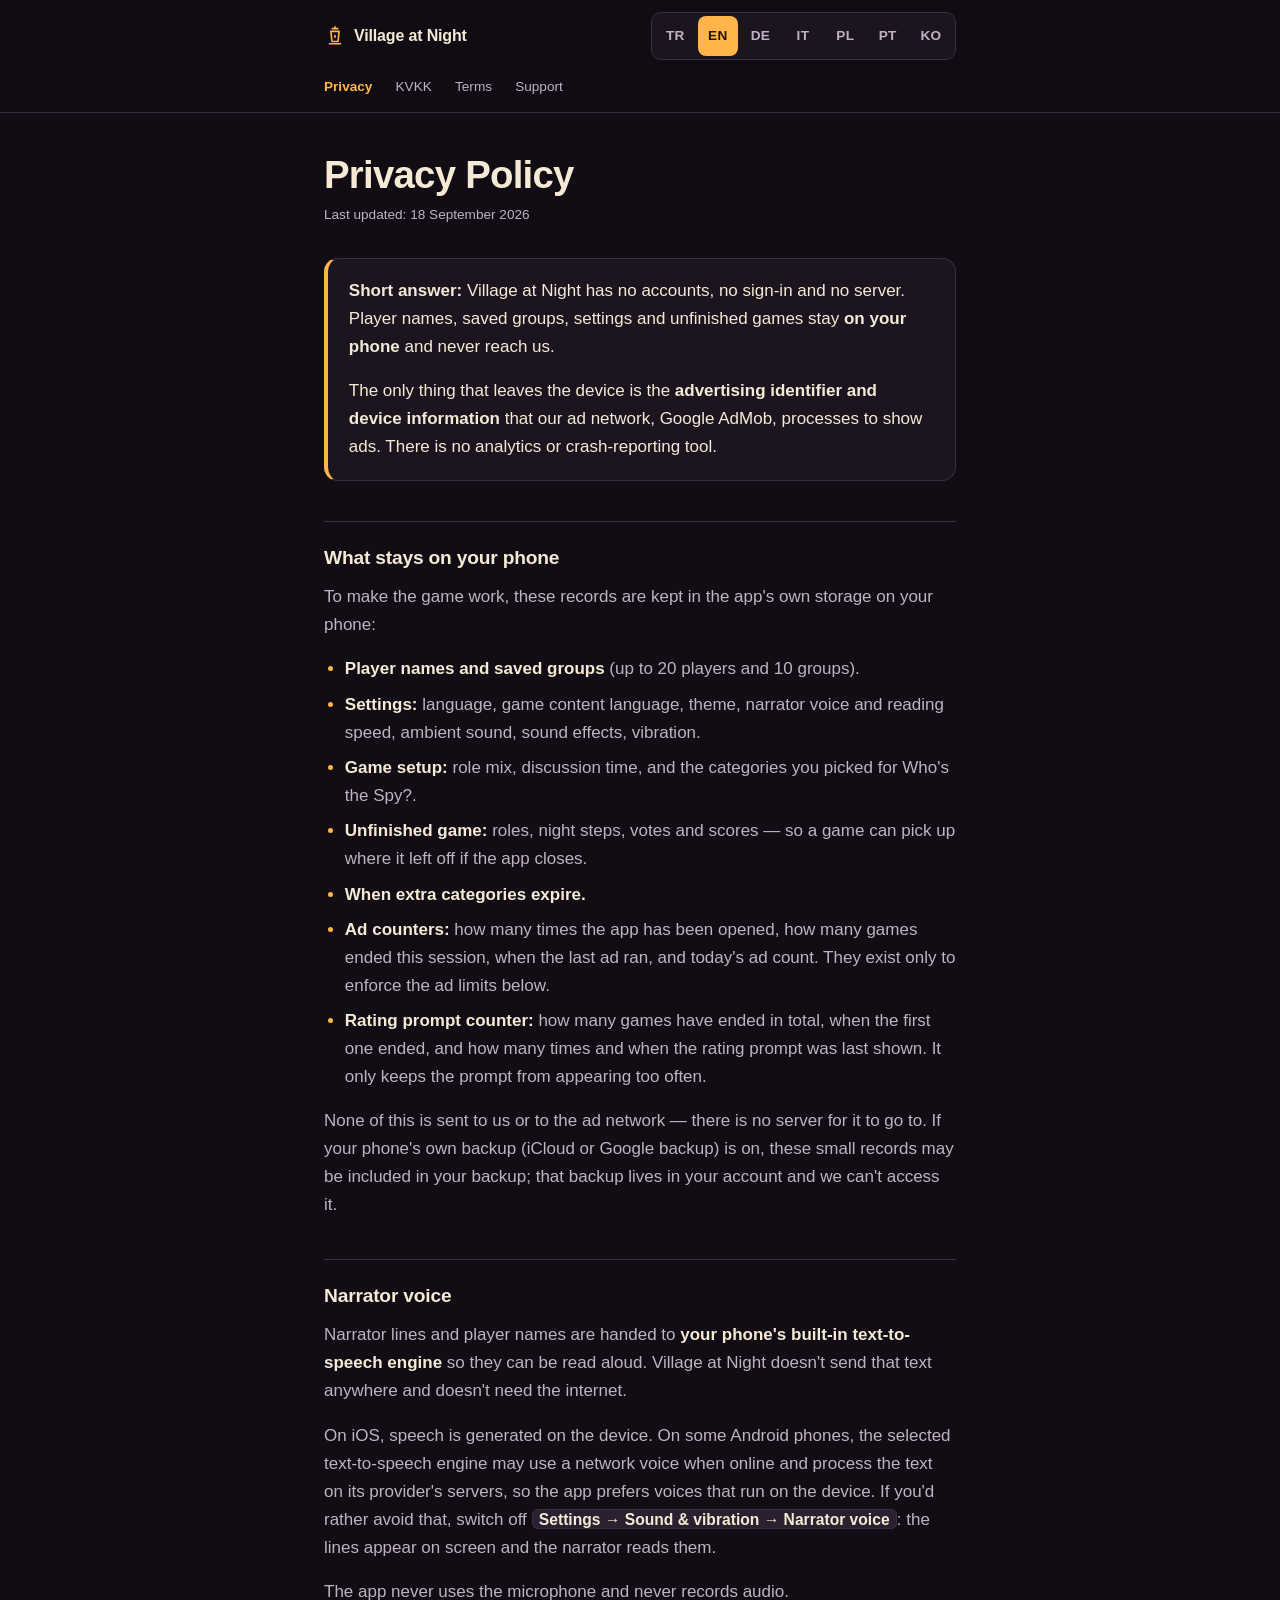
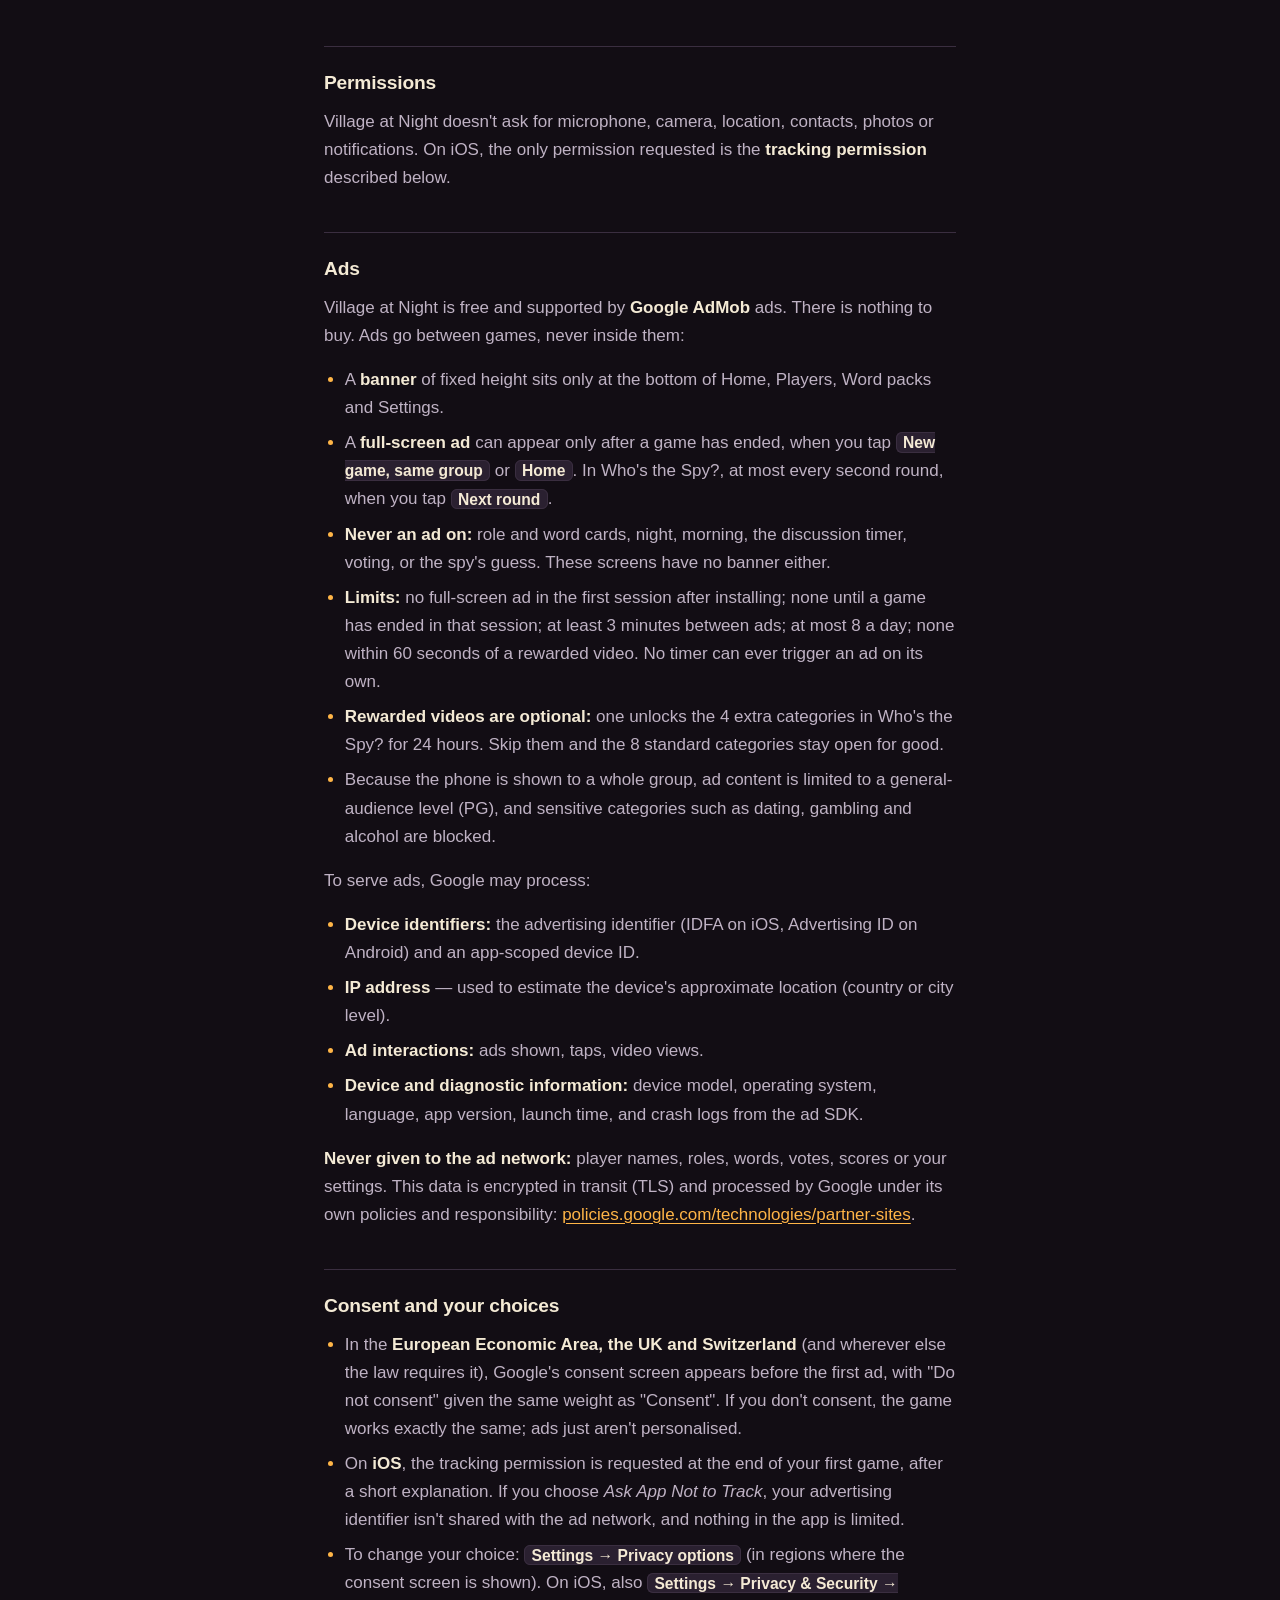
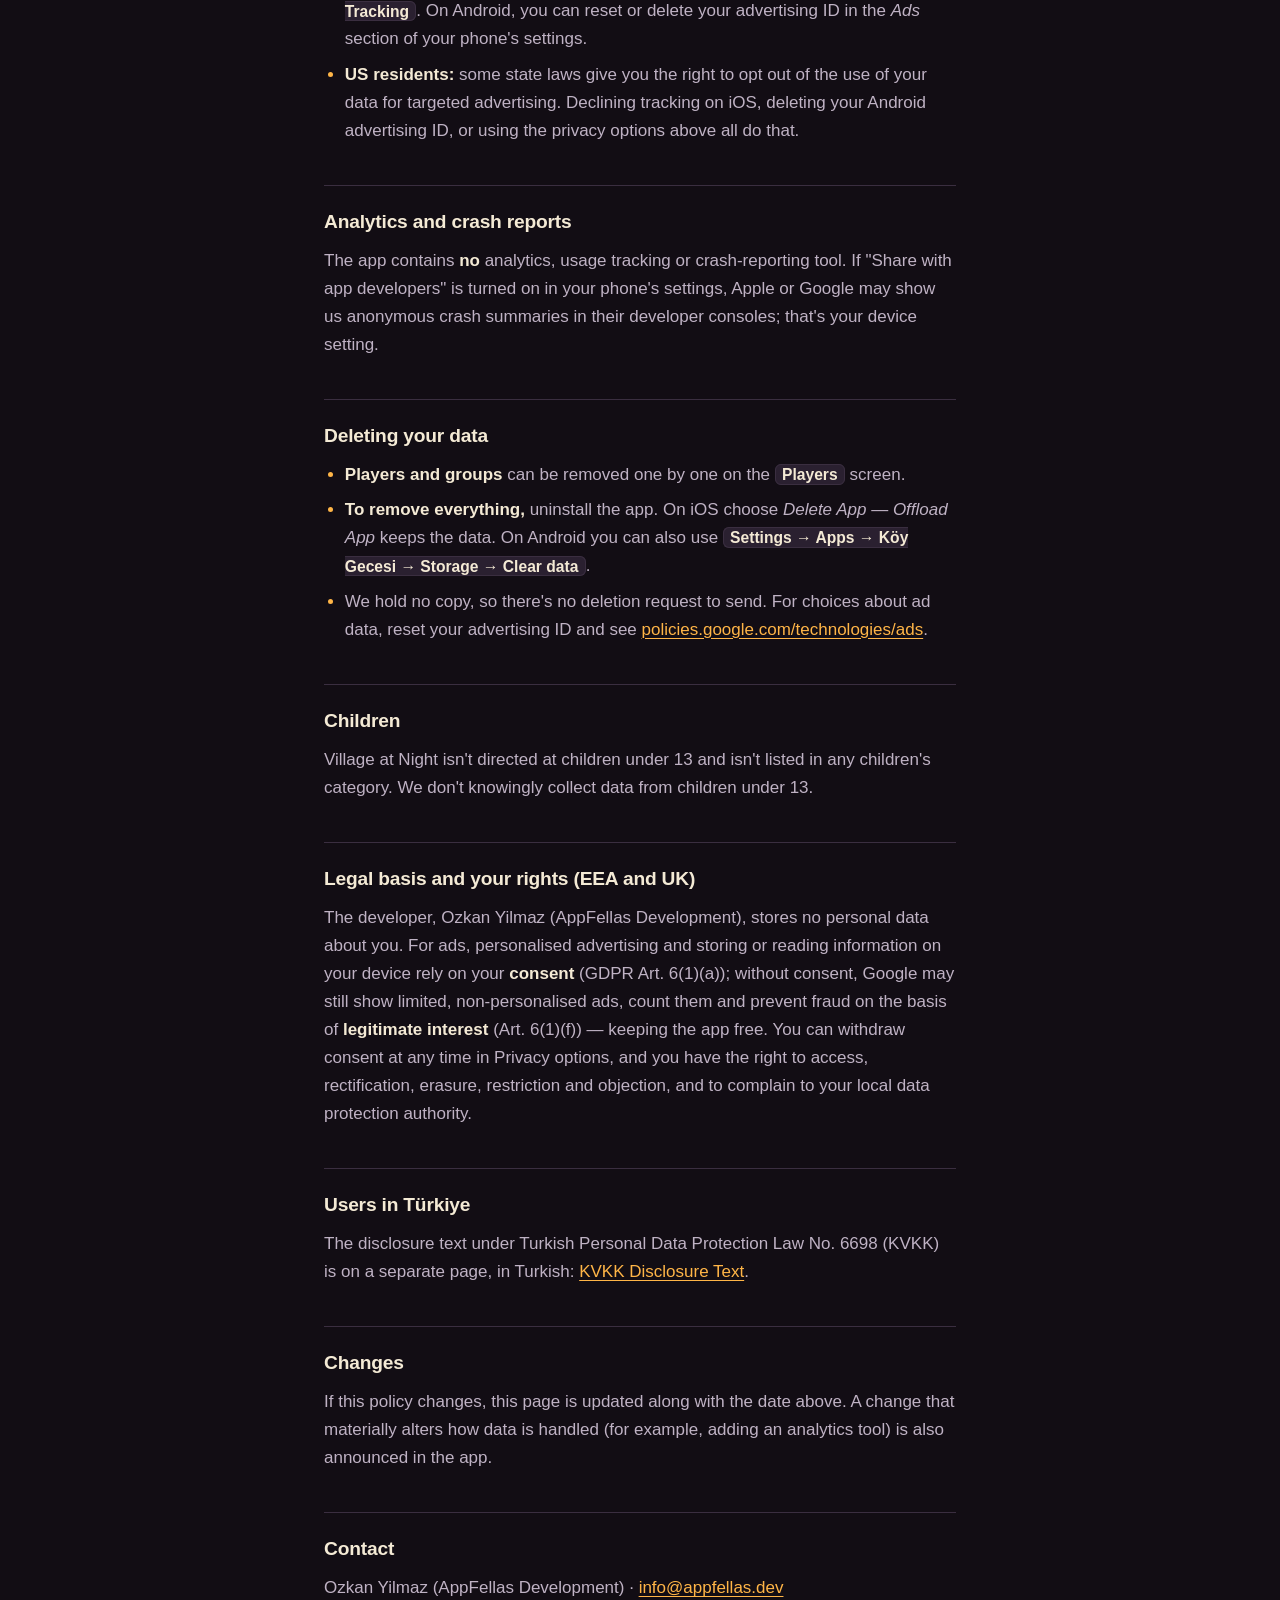
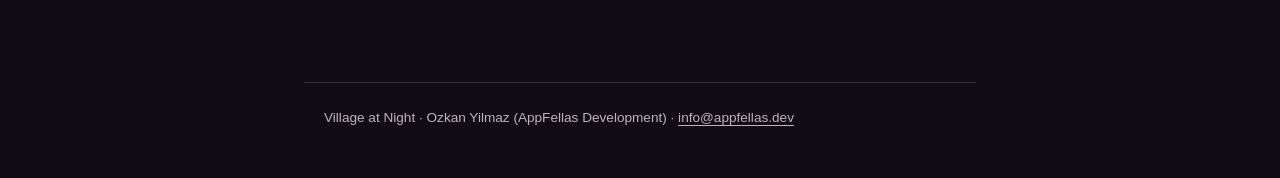
==== commit 079ceee1: "Yasal ve destek sayfaları (koygecesi db4e32f, docs/yasal)" ====
--- a/privacy.html
+++ b/privacy.html
@@ -39,7 +39,7 @@
 <!-- ═══════════════════════════ TÜRKÇE ═══════════════════════════ -->
 <section data-lang="tr" lang="tr" class="active">
   <h1>Gizlilik Politikası</h1>
-  <p class="updated">Son güncelleme: 15 Eylül 2026</p>
+  <p class="updated">Son güncelleme: 18 Eylül 2026</p>
 
   <div class="ozet">
     <p><strong>Kısa cevap:</strong> Köy Gecesi hesap açmaz, giriş istemez ve bir
@@ -185,7 +185,7 @@
 <!-- ═══════════════════════════ ENGLISH ═══════════════════════════ -->
 <section data-lang="en" lang="en">
   <h1>Privacy Policy</h1>
-  <p class="updated">Last updated: 15 September 2026</p>
+  <p class="updated">Last updated: 18 September 2026</p>
 
   <div class="ozet">
     <p><strong>Short answer:</strong> Village at Night has no accounts, no sign-in and
@@ -346,7 +346,7 @@
 <!-- ═══════════════════════════ DEUTSCH ═══════════════════════════ -->
 <section data-lang="de" lang="de">
   <h1>Datenschutzerklärung</h1>
-  <p class="updated">Stand: 15. September 2026</p>
+  <p class="updated">Stand: 18. September 2026</p>
 
   <div class="ozet">
     <p><strong>Kurz gesagt:</strong> Dorfnacht hat keine Konten, keine Anmeldung und
@@ -509,7 +509,7 @@
 <!-- ═══════════════════════════ ITALIANO ═══════════════════════════ -->
 <section data-lang="it" lang="it">
   <h1>Informativa sulla privacy</h1>
-  <p class="updated">Ultimo aggiornamento: 15 settembre 2026</p>
+  <p class="updated">Ultimo aggiornamento: 18 settembre 2026</p>
 
   <div class="ozet">
     <p><strong>In breve:</strong> Notte al Villaggio non ha account, non chiede di
@@ -675,7 +675,7 @@
 <!-- ═══════════════════════════ POLSKI ═══════════════════════════ -->
 <section data-lang="pl" lang="pl">
   <h1>Polityka prywatności</h1>
-  <p class="updated">Ostatnia aktualizacja: 15 września 2026</p>
+  <p class="updated">Ostatnia aktualizacja: 18 września 2026</p>
 
   <div class="ozet">
     <p><strong>W skrócie:</strong> Noc w Wiosce nie ma kont, logowania ani serwera.
@@ -837,7 +837,7 @@
 <!-- ═══════════════════════════ PORTUGUÊS (BRASIL) ═══════════════════════════ -->
 <section data-lang="pt-BR" lang="pt-BR">
   <h1>Política de Privacidade</h1>
-  <p class="updated">Última atualização: 15 de setembro de 2026</p>
+  <p class="updated">Última atualização: 18 de setembro de 2026</p>
 
   <div class="ozet">
     <p><strong>Resposta curta:</strong> o Noite na Vila não tem conta, login nem
@@ -997,7 +997,7 @@
 <!-- ═══════════════════════════ 한국어 ═══════════════════════════ -->
 <section data-lang="ko" lang="ko">
   <h1>개인정보 처리방침</h1>
-  <p class="updated">최종 업데이트: 2026년 9월 15일</p>
+  <p class="updated">최종 업데이트: 2026년 9월 18일</p>
 
   <div class="ozet">
     <p><strong>요약:</strong> 마을의 밤은 계정을 만들지 않고, 로그인을 요구하지 않으며,
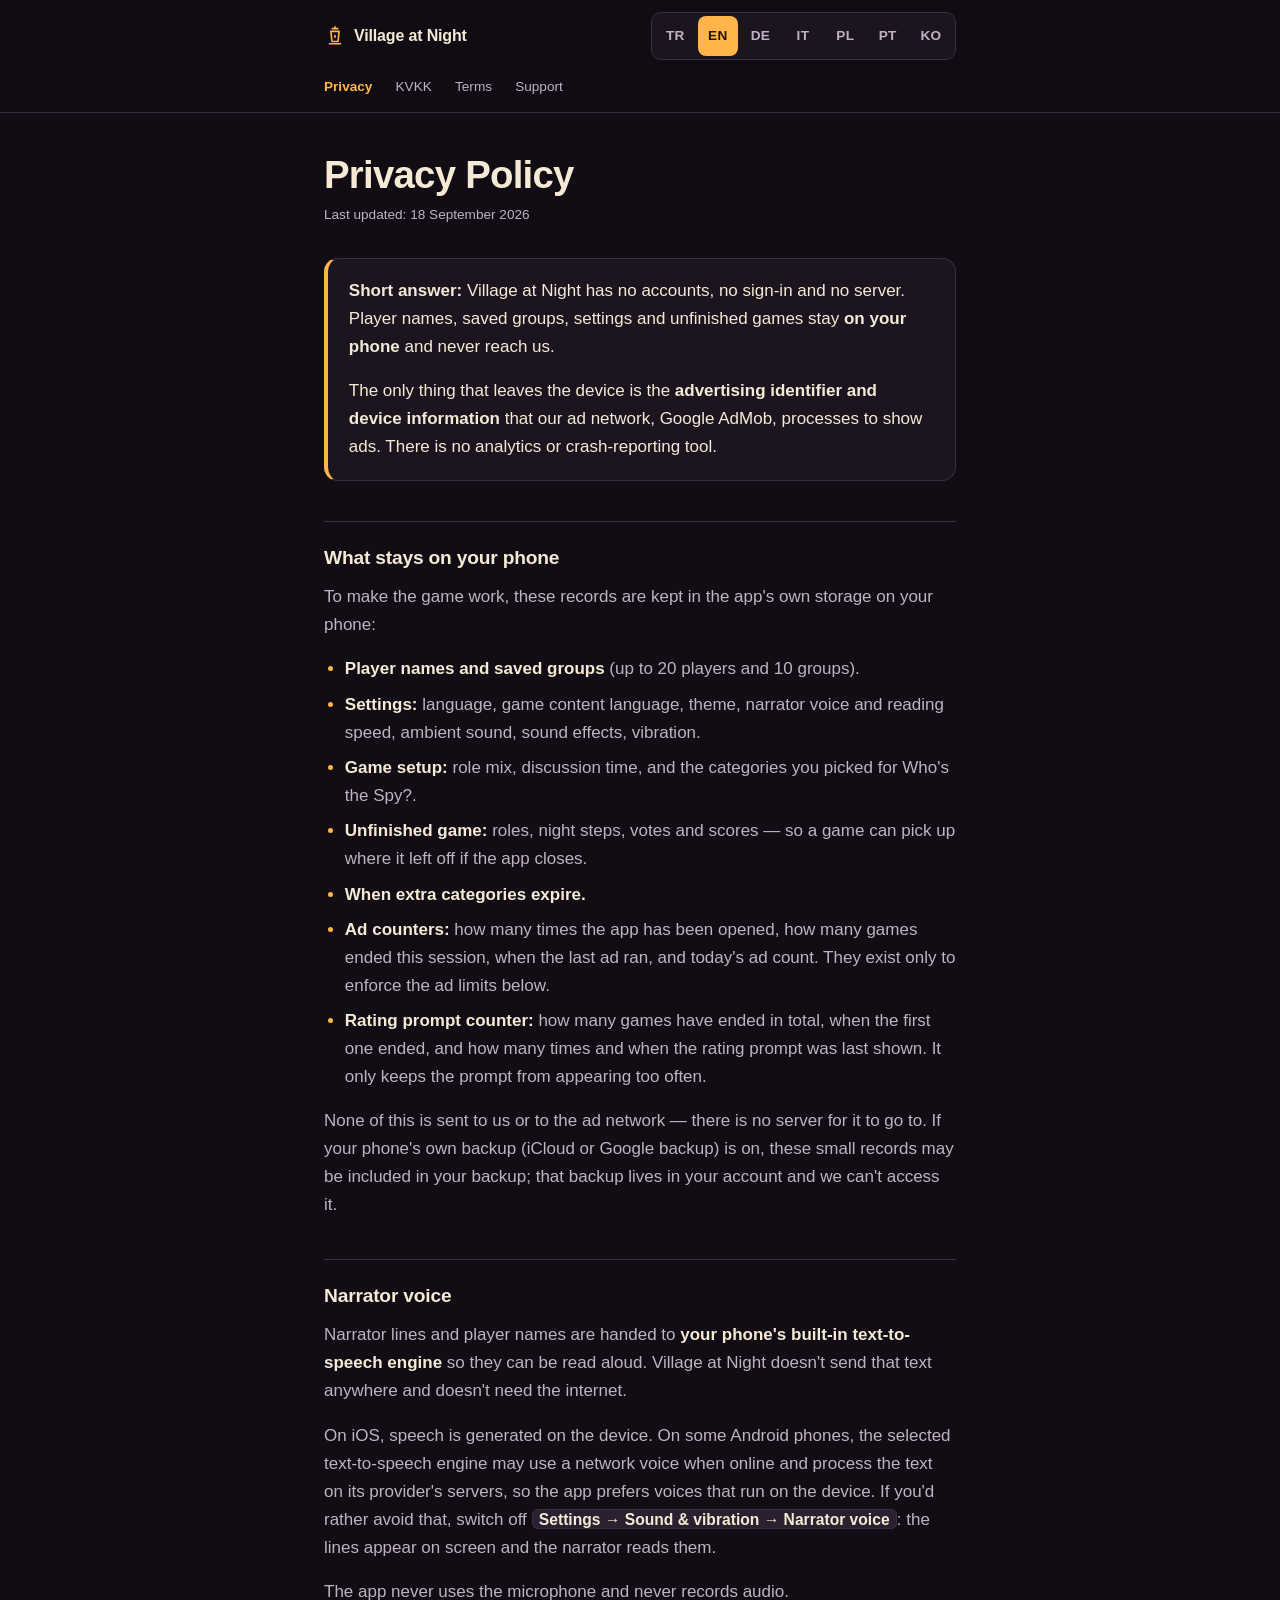
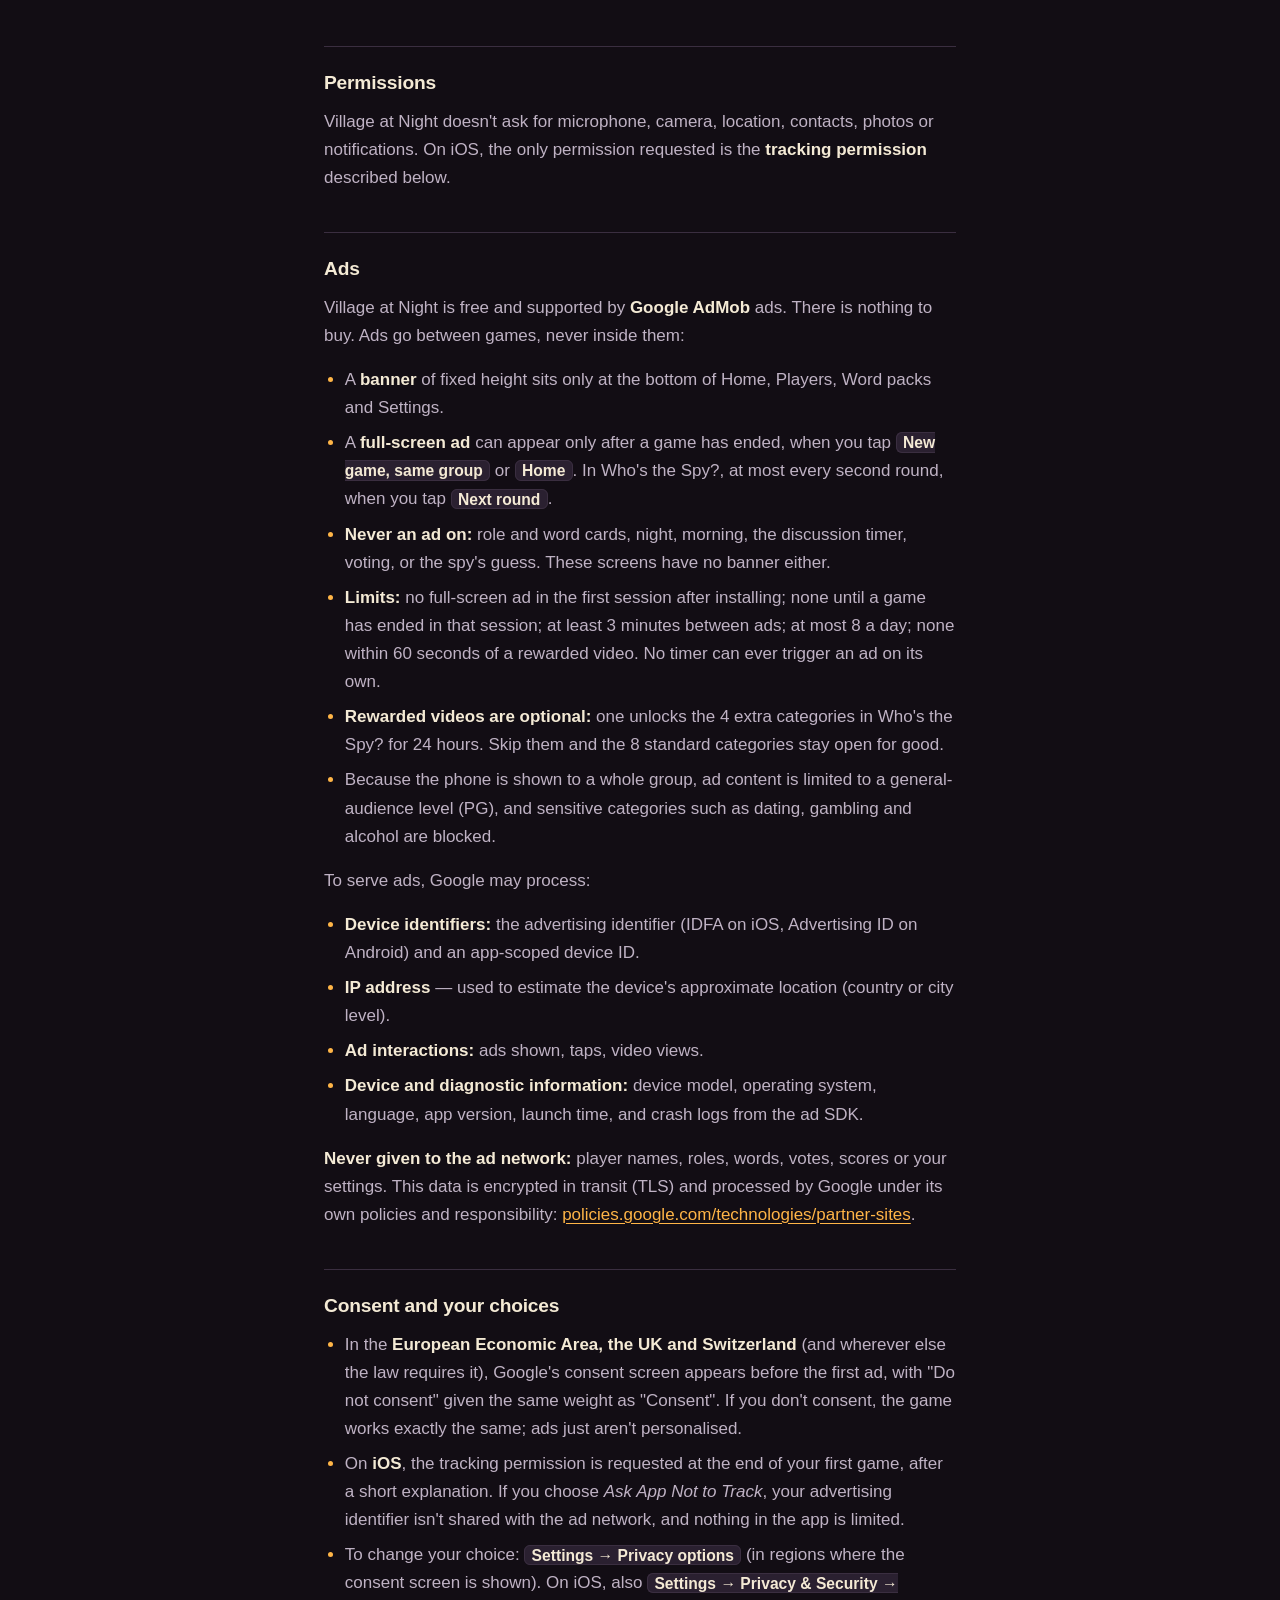
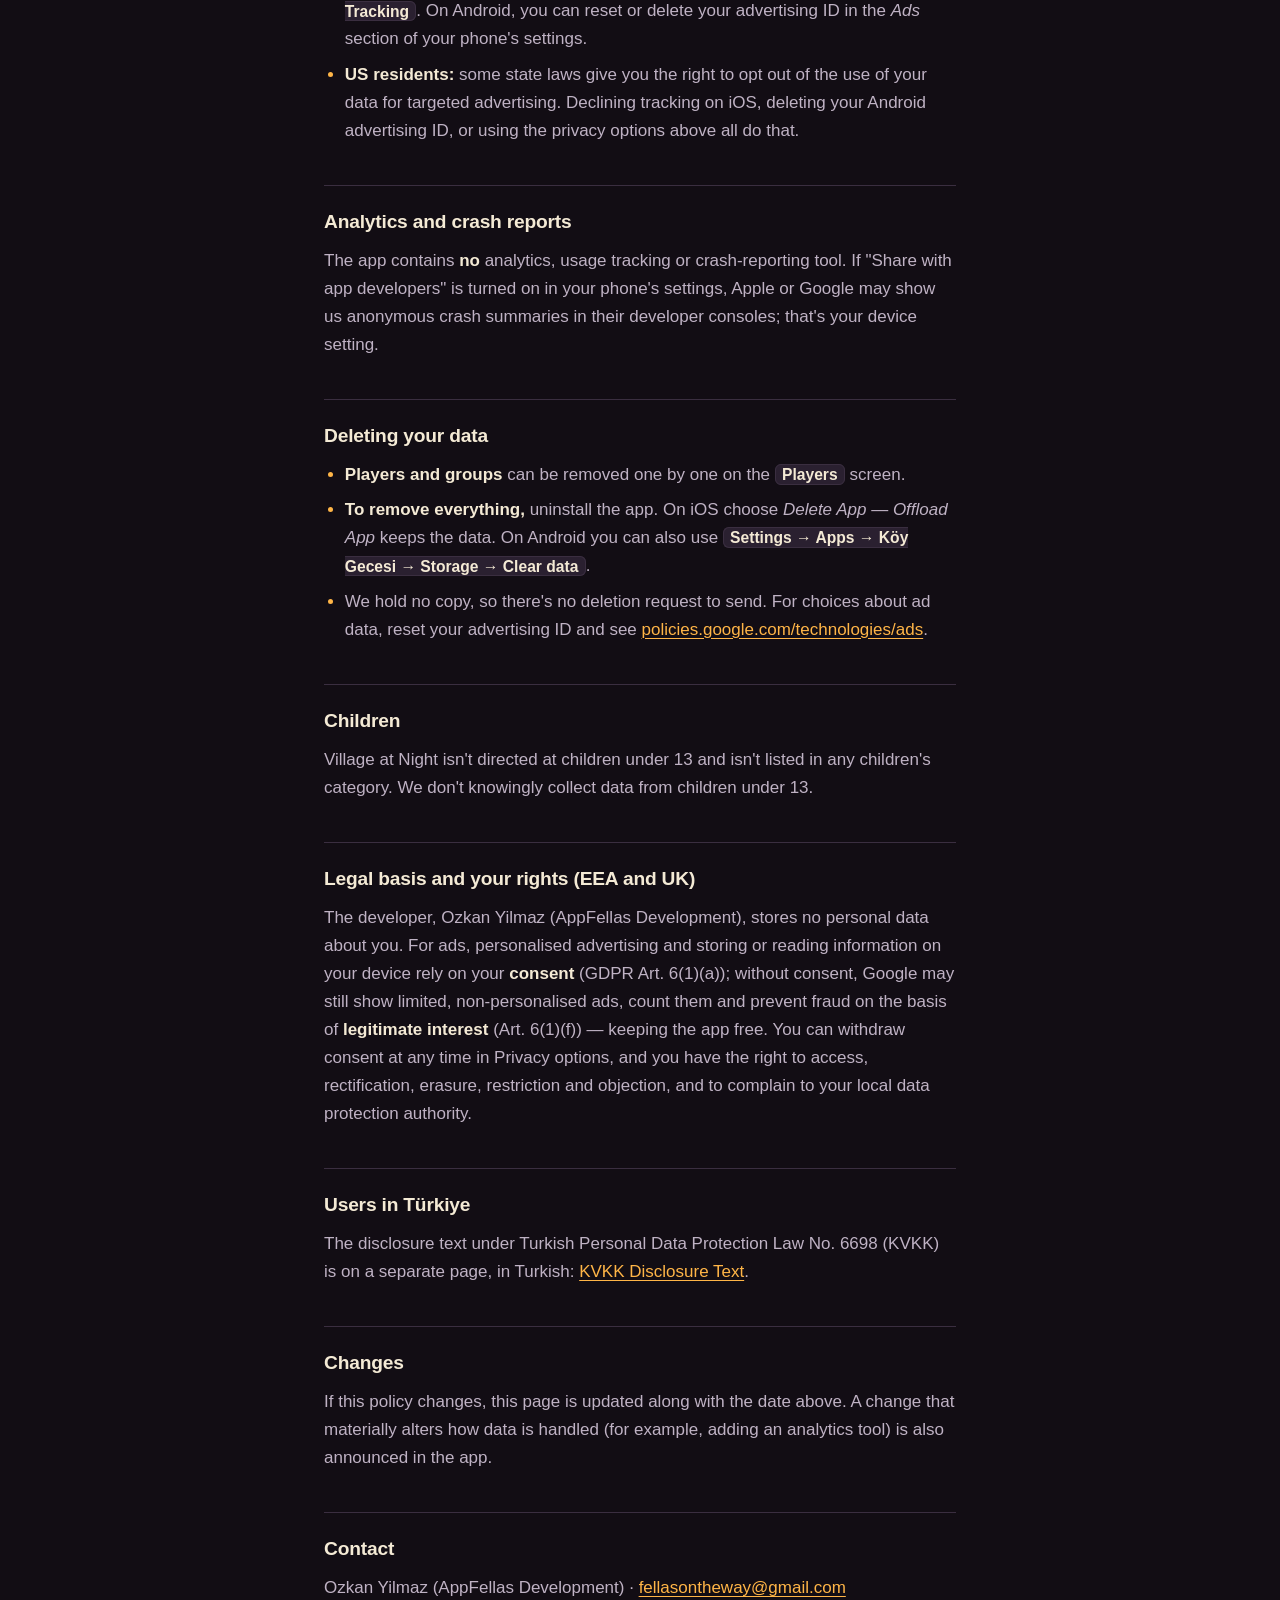
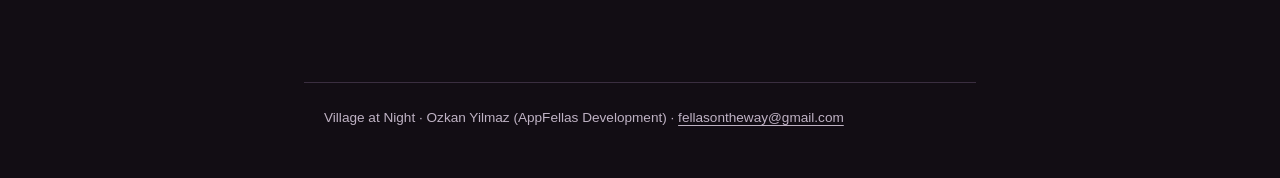
==== commit 1496529f: "Yasal ve destek sayfaları (koygecesi 6c9a71b, docs/yasal)" ====
--- a/privacy.html
+++ b/privacy.html
@@ -179,7 +179,7 @@
 
   <h2>İletişim</h2>
   <p>Özkan Yılmaz (AppFellas Development) ·
-  <a href="mailto:info@appfellas.dev">info@appfellas.dev</a></p>
+  <a href="mailto:fellasontheway@gmail.com">fellasontheway@gmail.com</a></p>
 </section>
 
 <!-- ═══════════════════════════ ENGLISH ═══════════════════════════ -->
@@ -340,7 +340,7 @@
 
   <h2>Contact</h2>
   <p>Ozkan Yilmaz (AppFellas Development) ·
-  <a href="mailto:info@appfellas.dev">info@appfellas.dev</a></p>
+  <a href="mailto:fellasontheway@gmail.com">fellasontheway@gmail.com</a></p>
 </section>
 
 <!-- ═══════════════════════════ DEUTSCH ═══════════════════════════ -->
@@ -503,7 +503,7 @@
 
   <h2>Kontakt</h2>
   <p>Ozkan Yilmaz (AppFellas Development) ·
-  <a href="mailto:info@appfellas.dev">info@appfellas.dev</a></p>
+  <a href="mailto:fellasontheway@gmail.com">fellasontheway@gmail.com</a></p>
 </section>
 
 <!-- ═══════════════════════════ ITALIANO ═══════════════════════════ -->
@@ -669,7 +669,7 @@
 
   <h2>Contatti</h2>
   <p>Ozkan Yilmaz (AppFellas Development) ·
-  <a href="mailto:info@appfellas.dev">info@appfellas.dev</a></p>
+  <a href="mailto:fellasontheway@gmail.com">fellasontheway@gmail.com</a></p>
 </section>
 
 <!-- ═══════════════════════════ POLSKI ═══════════════════════════ -->
@@ -831,7 +831,7 @@
 
   <h2>Kontakt</h2>
   <p>Ozkan Yilmaz (AppFellas Development) ·
-  <a href="mailto:info@appfellas.dev">info@appfellas.dev</a></p>
+  <a href="mailto:fellasontheway@gmail.com">fellasontheway@gmail.com</a></p>
 </section>
 
 <!-- ═══════════════════════════ PORTUGUÊS (BRASIL) ═══════════════════════════ -->
@@ -991,7 +991,7 @@
 
   <h2>Contato</h2>
   <p>Ozkan Yilmaz (AppFellas Development) ·
-  <a href="mailto:info@appfellas.dev">info@appfellas.dev</a></p>
+  <a href="mailto:fellasontheway@gmail.com">fellasontheway@gmail.com</a></p>
 </section>
 
 <!-- ═══════════════════════════ 한국어 ═══════════════════════════ -->
@@ -1142,7 +1142,7 @@
 
   <h2>12. 개인정보 보호책임자</h2>
   <p>성명: Ozkan Yilmaz (AppFellas Development) · 이메일:
-  <a href="mailto:info@appfellas.dev">info@appfellas.dev</a></p>
+  <a href="mailto:fellasontheway@gmail.com">fellasontheway@gmail.com</a></p>
 
   <h2>13. 권익침해 구제 방법</h2>
   <p>개인정보 침해에 대한 신고나 상담이 필요하면 아래 기관에 문의할 수 있습니다.</p>
@@ -1164,7 +1164,7 @@
 
 <footer>
   <p><span data-serit="marka">Köy Gecesi</span> · Ozkan Yilmaz (AppFellas Development) ·
-  <a href="mailto:info@appfellas.dev">info@appfellas.dev</a></p>
+  <a href="mailto:fellasontheway@gmail.com">fellasontheway@gmail.com</a></p>
 </footer>
 
 <script src="lang.js"></script>
